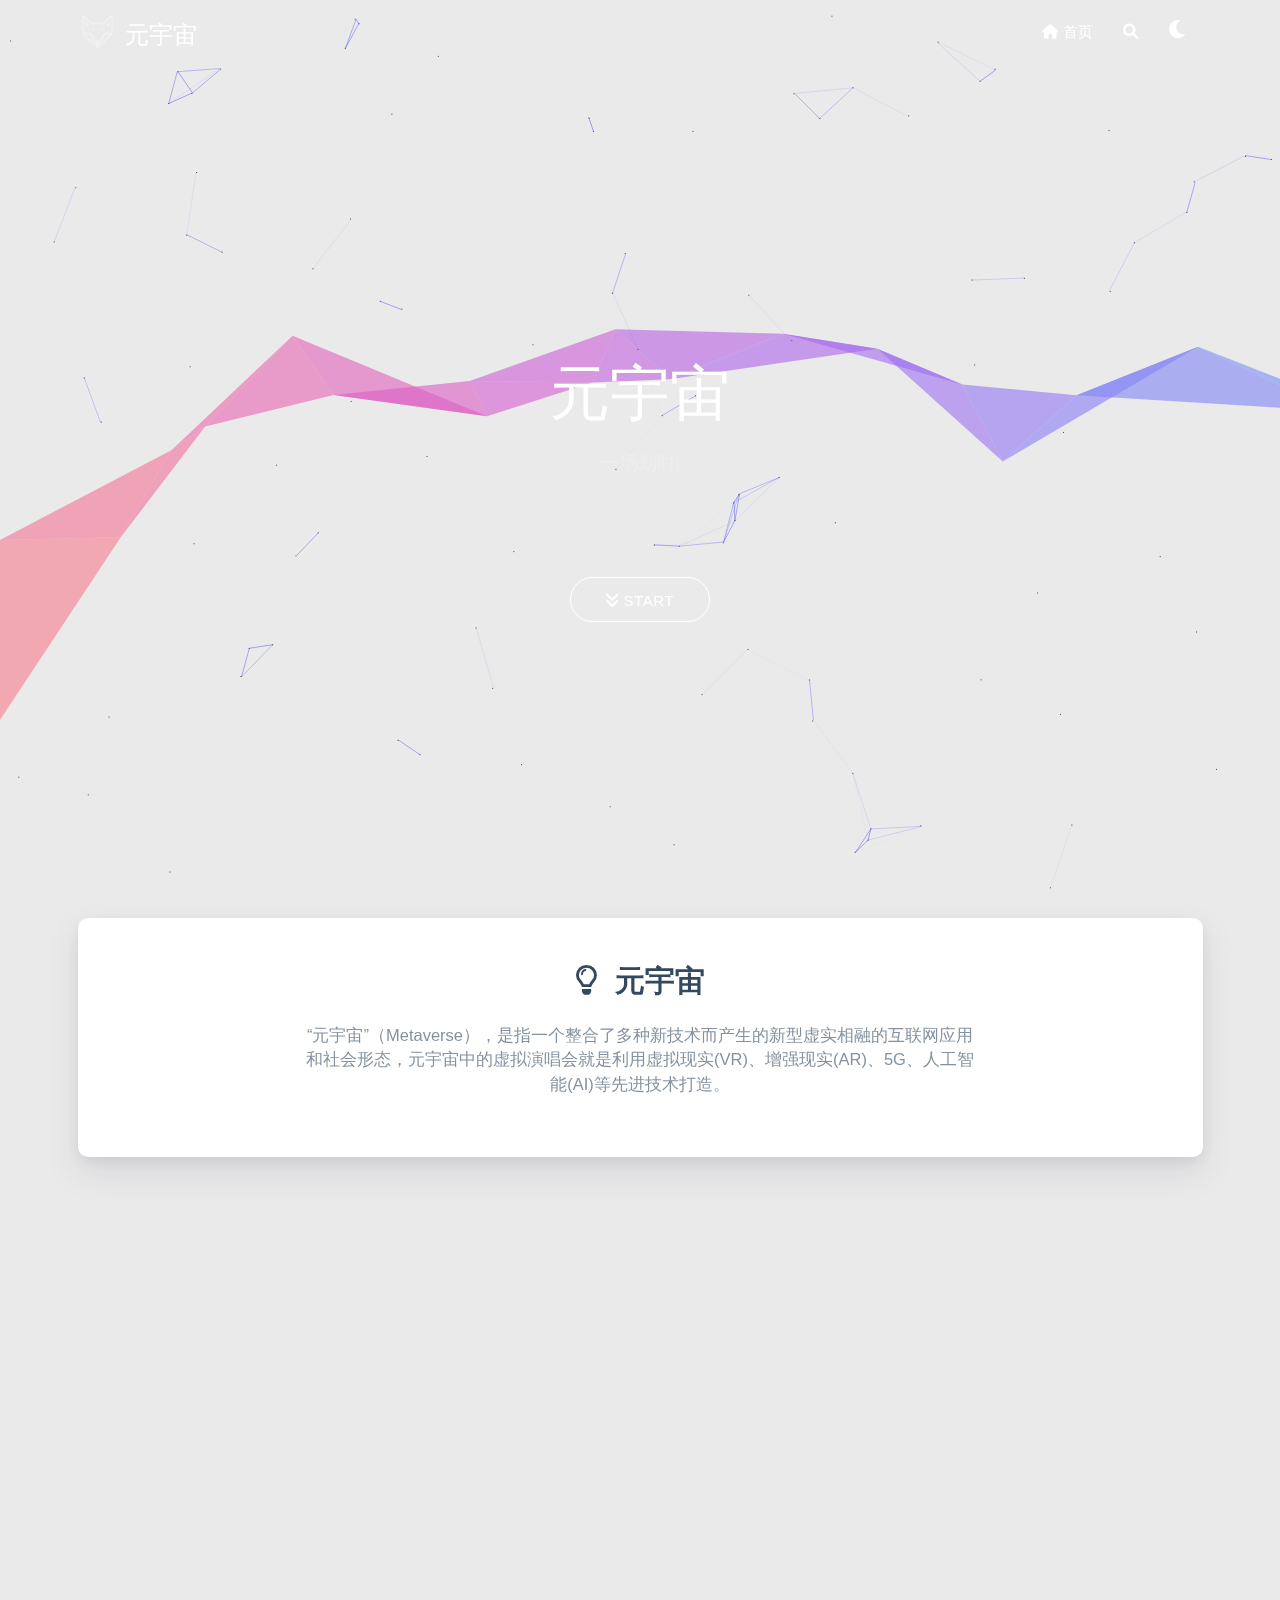
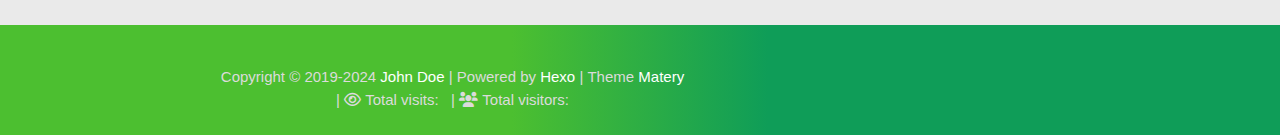
==== index.html @ 750de63d "Site updated: 2024-12-11 03:44:17" ====
<!DOCTYPE HTML>
<html lang="en">


<head>
    <meta charset="utf-8">
    <meta name="keywords" content="元宇宙">
    <meta name="description" content="元宇宙">
    <meta http-equiv="X-UA-Compatible" content="IE=edge">
    <meta name="viewport" content="width=device-width, initial-scale=1.0, user-scalable=no">
    <meta name="renderer" content="webkit|ie-stand|ie-comp">
    <meta name="mobile-web-app-capable" content="yes">
    <meta name="format-detection" content="telephone=no">
    <meta name="apple-mobile-web-app-capable" content="yes">
    <meta name="apple-mobile-web-app-status-bar-style" content="black-translucent">
    <meta name="referrer" content="no-referrer-when-downgrade">
    <!-- Global site tag (gtag.js) - Google Analytics -->


    <title>元宇宙</title>
    <link rel="icon" type="image/png" href="/favicon.png">
    


    <!-- index cover -->
    <!-- <link rel="stylesheet preload" type="text/css" href="/css/indexcover.css"> -->
    <style>
        .carousel-control {
            width: 45px;
            height: 45px;
            line-height: 55px;
            border-radius: 45px;
            background: transparent;
            cursor: pointer;
            z-index: 100;
        }
        
        #prev-cover {
            position: absolute;
            top: 48%;
            left: 8px;
        }
        
        #next-cover {
            position: absolute;
            top: 48%;
            right: 8px;;
        }
        
        #prev-cover i {
            margin-right: 3px;
        }
        
        #next-cover i {
            margin-left: 3px;
        }
        
        .carousel-control:hover {
            background-color: rgba(0, 0, 0, .4);
        }
        
        .carousel-control i {
            color: #fff;
            font-size: 2.4rem;
        }
    </style>



<link rel="stylesheet" type="text/css" href="/libs/awesome/css/all.min.css">
<link rel="stylesheet" type="text/css" href="/libs/materialize/materialize.min.css">
<link rel="stylesheet" type="text/css" href="/libs/aos/aos.css">
<link rel="stylesheet" type="text/css" href="/libs/animate/animate.min.css">
<link rel="stylesheet" type="text/css" href="/libs/lightGallery/css/lightgallery.min.css">
<link rel="stylesheet" type="text/css" href="/css/matery.css">
<link rel="stylesheet" type="text/css" href="/css/my.css">
<link rel="stylesheet" type="text/css" href="/css/dark.css" media="none" onload="if(media!='all')media='all'">




    <link rel="stylesheet" href="/libs/tocbot/tocbot.css">
    <link rel="stylesheet" href="/css/post.css">






    <script src="/libs/jquery/jquery-3.6.0.min.js"></script>

<meta name="generator" content="Hexo 7.3.0"></head>


<body>
    <header class="navbar-fixed">
    <nav id="headNav" class="bg-color nav-transparent">
        <div id="navContainer" class="nav-wrapper container">
            <div class="brand-logo">
                <a href="/" class="waves-effect waves-light">
                    
                    <img src="/medias/logo.png" class="logo-img" alt="LOGO">
                    
                    <span class="logo-span">元宇宙</span>
                </a>
            </div>
            

<a href="#" data-target="mobile-nav" class="sidenav-trigger button-collapse"><i class="fas fa-bars"></i></a>
<ul class="right nav-menu">
  
  <li class="hide-on-med-and-down nav-item">
    
    <a href="/" class="waves-effect waves-light">
      
      <i class="fas fa-home" style="zoom: 0.6;"></i>
      
      <span>首页</span>
    </a>
    
  </li>
  
  <li>
    <a href="#searchModal" class="modal-trigger waves-effect waves-light">
      <i id="searchIcon" class="fas fa-search" title="Search" style="zoom: 0.85;"></i>
    </a>
  </li>
  <li>
    <a href="javascript:;" class="waves-effect waves-light" onclick="switchNightMode()" title="深色/浅色模式" >
      <i id="sum-moon-icon" class="fas fa-sun" style="zoom: 0.85;"></i>
    </a>
  </li>
</ul>


<div id="mobile-nav" class="side-nav sidenav">

    <div class="mobile-head bg-color">
        
        <img src="/medias/logo.png" class="logo-img circle responsive-img">
        
        <div class="logo-name">元宇宙</div>
        <div class="logo-desc">
            
            Never really desperate, only the lost of the soul.
            
        </div>
    </div>

    <ul class="menu-list mobile-menu-list">
        
        <li class="m-nav-item">
	  
		<a href="/" class="waves-effect waves-light">
			
			    <i class="fa-fw fas fa-home"></i>
			
			首页
		</a>
          
        </li>
        
        
    </ul>
</div>


        </div>

        
    </nav>

</header>

    


<div class="carousel carousel-slider center index-cover" data-indicators="true" style="margin-top: -64px;">
    

    <div class="carousel-item  white-text bg-cover about-cover">
        <div class="container">
            <div class="row">
    <div class="col s10 offset-s1 m8 offset-m2 l8 offset-l2">
        <div class="brand">
            <div class="title center-align">
                
                元宇宙
                
            </div>

            <div class="description center-align">
                
                <span id="subtitle"></span>
                <script src="/libs/typed/typed.js"></script>
                <script>
                    var typed = new Typed("#subtitle", {
                        strings: [ 
                            
                                "一场划时代的虚拟演唱会即将到来",
                            
                        ],
                        startDelay: 300,
                        typeSpeed: 100,
                        loop: true,
                        backSpeed: 50,
                        showCursor: true
                    });
                </script>
                
            </div>
        </div>
    </div>
</div>


<script>
    // 每天切换 banner 图.  Switch banner image every day.
    var bannerUrl = "/medias/banner/" + new Date().getDay() + '.jpg';
    $('.bg-cover').css('background-image', 'url(' + bannerUrl + ')');
</script>
<script>
    
      var bannerUrl = "/medias/featureimages/" + Math.floor(Math.random() * 24) + '.jpg';
    
    $('.bg-cover.about-cover').css('background-image', 'url(' + bannerUrl + ')');

</script>



            <div class="cover-btns">
                <a href="#indexCard" class="waves-effect waves-light btn">
                    <i class="fa fa-angle-double-down"></i>Start
                </a>

                
            </div>
            <div class="cover-social-link">














</div>
        </div>
    </div>

    
</div>

<script>
    $(function () {
        let coverSlider = $('.carousel');

        //用户触摸轮播自动 restartPlay 是否生效
        let initUserPressedOrDraggedActive = false

        //用户触摸轮播自动 restartPlay
        function initUserPressedOrDragged(instance) {
            setInterval(() => {
                if (instance.pressed || instance.dragged) {
                    // console.log('initUserPressedOrDragged: ',instance.pressed,instance.dragged)
                    restartPlay()
                }
            }, 1000)
        }

        coverSlider.carousel({
            duration: Number('120'),
            fullWidth: true,
            indicators: 'true' === 'true',
            onCycleTo() {
                if (!initUserPressedOrDraggedActive) {
                    // console.log('initUserPressedOrDraggedActive')
                    initUserPressedOrDragged(this)
                    initUserPressedOrDraggedActive = true
                }
            },
        })

        let carouselIntervalId;
        
        // Loop to call the next cover article picture.
        let autoCarousel = function () {
            carouselIntervalId = setInterval(function () {
                coverSlider.carousel('next');
            }, 5000);
        };
        autoCarousel();
        

        function restartPlay() {
            
            clearInterval(carouselIntervalId);
            autoCarousel();
            
        };

        
        // prev and next cover post.
        $('#prev-cover').click(function () {
            coverSlider.carousel('prev');
            restartPlay();
        });
        $('#next-cover').click(function () {
            coverSlider.carousel('next');
            restartPlay();
        });
        
    });
</script>




<style>
    #index-video { z-index: -1; position: absolute; top: 0; left: 0; height: 100vh; width: 100%; object-fit: cover;}
    @media only screen and (max-width: 760px) { #index-video { display: none;}}
    @media only screen and (min-width: 760px) { .bg-cover { background-image: none!important;}}
</style>
<video id="index-video" autoplay loop muted>

    <source src="https://github.com/953275/videos/blob/main/syt.mp4?raw=true">

</video>

<main class="content">

    
    <div id="indexCard" class="index-card">
        <div class="container ">
            <div class="card">
                <div class="card-content">
                    
                        <div class="dream">
    
    <div class="title center-align">
        <i class="far fa-lightbulb"></i>&nbsp;&nbsp;元宇宙
    </div>
    
    <div class="row">
        <div class="col l8 offset-l2 m10 offset-m1 s10 offset-s1 center-align text">
            “元宇宙”（Metaverse），是指一个整合了多种新技术而产生的新型虚实相融的互联网应用和社会形态，元宇宙中的虚拟演唱会就是利用虚拟现实(VR)、增强现实(AR)、5G、人工智能(AI)等先进技术打造。
        </div>
    </div>
</div>

                    

                    

                    

                    
                    <div id="recommend-sections" class="recommend">
                        



                    </div>
                    
                </div>
            </div>
        </div>
    </div>
    

    

    <!-- 所有文章卡片 -->
    <article id="articles" class="container articles">
        <div class="row article-row">
            
             <!-- 隐藏某个文章 -->
            <div class="article col s12 m6 l4" data-aos="zoom-in">
                <div class="card">
                    <a href="/2024/12/11/%E6%96%B0%E6%97%B6%E4%BB%A3%E4%BC%A0%E6%92%AD%E5%AA%92%E4%BB%8B%E6%8A%80%E6%9C%AF%E4%B8%8B%E7%9A%84%E5%85%83%E5%AE%87%E5%AE%99%E6%BC%94%E5%94%B1%E4%BC%9A/">
                        <div class="card-image">
                            
                            
                            <img src="/medias/featureimages/19.jpg" class="responsive-img" alt="新时代传播媒介技术下的元宇宙演唱会">
                            
                            <span class="card-title">新时代传播媒介技术下的元宇宙演唱会</span>
                        </div>
                    </a>

                    <div class="card-content article-content">
                        <div class="summary block-with-text">
                            
                                # 新时代传播媒介技术下的元宇宙演唱会
# 摘要
本文旨在探讨元宇宙技术如何重塑演唱会体验，特别是虚拟演唱会的兴起及其对传统演出模式的挑战。以下为论文的第一部分内容。
# 一、引言
随着 “元宇宙” 概念的兴起，传统的娱乐方式正经历着前所未
                            
                        </div>
                        <div class="publish-info">
                            <span class="publish-date">
                                <i class="far fa-clock fa-fw icon-date"></i>2024-12-11
                            </span>
                            <span class="publish-author">
                                
                                <i class="fas fa-user fa-fw"></i>
                                John Doe
                                
                            </span>
                        </div>
                    </div>

                    
                </div>
            </div>
              <!-- 隐藏某个文章 -->
            
        </div>
    </article>

</main>




    <footer class="page-footer bg-color">
    
        <link rel="stylesheet" href="/libs/aplayer/APlayer.min.css">
<style>
    .aplayer .aplayer-lrc p {
        
        display: none;
        
        font-size: 12px;
        font-weight: 700;
        line-height: 16px !important;
    }

    .aplayer .aplayer-lrc p.aplayer-lrc-current {
        
        display: none;
        
        font-size: 15px;
        color: #42b983;
    }

    
    .aplayer.aplayer-fixed.aplayer-narrow .aplayer-body {
        left: -66px !important;
    }

    .aplayer.aplayer-fixed.aplayer-narrow .aplayer-body:hover {
        left: 0px !important;
    }

    
</style>
<div class="">
    
    <div class="row">
        <meting-js class="col l8 offset-l2 m10 offset-m1 s12"
                   server="netease"
                   type="playlist"
                   id="503838841"
                   fixed='true'
                   autoplay='false'
                   theme='#42b983'
                   loop='all'
                   order='random'
                   preload='auto'
                   volume='0.7'
                   list-folded='true'
        >
        </meting-js>
    </div>
</div>

<script src="/libs/aplayer/APlayer.min.js"></script>
<script src="/libs/aplayer/Meting.min.js"></script>

    

    <div class="container row center-align"
         style="margin-bottom: 0px !important;">
        <div class="col s12 m8 l8 copy-right">
            Copyright&nbsp;&copy;
            
                <span id="year">2019-2024</span>
            
            <a href="/about" target="_blank">John Doe</a>
            |&nbsp;Powered by&nbsp;<a href="https://hexo.io/" target="_blank">Hexo</a>
            |&nbsp;Theme&nbsp;<a href="https://github.com/blinkfox/hexo-theme-matery" target="_blank">Matery</a>
            
            <br>
            
            
            
                
            
            
                <span id="busuanzi_container_site_pv">
                &nbsp;|&nbsp;<i class="far fa-eye"></i>&nbsp;Total visits:&nbsp;
                    <span id="busuanzi_value_site_pv" class="white-color"></span>
            </span>
            
            
                <span id="busuanzi_container_site_uv">
                &nbsp;|&nbsp;<i class="fas fa-users"></i>&nbsp;Total visitors:&nbsp;
                    <span id="busuanzi_value_site_uv" class="white-color"></span>
            </span>
            
            <br>

            <!-- 运行天数提醒. -->
            
            <br>
            
        </div>
        <div class="col s12 m4 l4 social-link social-statis">














</div>
    </div>
</footer>

<div class="progress-bar"></div>


    <!-- 搜索遮罩框 -->
<div id="searchModal" class="modal">
    <div class="modal-content">
        <div class="search-header">
            <span class="title"><i class="fas fa-search"></i>&nbsp;&nbsp;Search</span>
            <input type="search" id="searchInput" name="s" placeholder="Please enter a search keyword"
                   class="search-input">
        </div>
        <div id="searchResult"></div>
    </div>
</div>

<script type="text/javascript">
$(function () {
    var searchFunc = function (path, search_id, content_id) {
        'use strict';
        $.ajax({
            url: path,
            dataType: "xml",
            success: function (xmlResponse) {
                // get the contents from search data
                var datas = $("entry", xmlResponse).map(function () {
                    return {
                        title: $("title", this).text(),
                        content: $("content", this).text(),
                        url: $("url", this).text()
                    };
                }).get();
                var $input = document.getElementById(search_id);
                var $resultContent = document.getElementById(content_id);
                $input.addEventListener('input', function () {
                    var str = '<ul class=\"search-result-list\">';
                    var keywords = this.value.trim().toLowerCase().split(/[\s\-]+/);
                    $resultContent.innerHTML = "";
                    if (this.value.trim().length <= 0) {
                        return;
                    }
                    // perform local searching
                    datas.forEach(function (data) {
                        var isMatch = true;
                        var data_title = data.title.trim().toLowerCase();
                        var data_content = data.content.trim().replace(/<[^>]+>/g, "").toLowerCase();
                        var data_url = data.url;
                        data_url = data_url.indexOf('/') === 0 ? data.url : '/' + data_url;
                        var index_title = -1;
                        var index_content = -1;
                        var first_occur = -1;
                        // only match artiles with not empty titles and contents
                        if (data_title !== '' && data_content !== '') {
                            keywords.forEach(function (keyword, i) {
                                index_title = data_title.indexOf(keyword);
                                index_content = data_content.indexOf(keyword);
                                if (index_title < 0 && index_content < 0) {
                                    isMatch = false;
                                } else {
                                    if (index_content < 0) {
                                        index_content = 0;
                                    }
                                    if (i === 0) {
                                        first_occur = index_content;
                                    }
                                }
                            });
                        }
                        // show search results
                        if (isMatch) {
                            str += "<li><a href='" + data_url + "' class='search-result-title'>" + data_title + "</a>";
                            var content = data.content.trim().replace(/<[^>]+>/g, "");
                            if (first_occur >= 0) {
                                // cut out 100 characters
                                var start = first_occur - 20;
                                var end = first_occur + 80;
                                if (start < 0) {
                                    start = 0;
                                }
                                if (start === 0) {
                                    end = 100;
                                }
                                if (end > content.length) {
                                    end = content.length;
                                }
                                var match_content = content.substr(start, end);
                                // highlight all keywords
                                keywords.forEach(function (keyword) {
                                    var regS = new RegExp(keyword, "gi");
                                    match_content = match_content.replace(regS, "<em class=\"search-keyword\">" + keyword + "</em>");
                                });

                                str += "<p class=\"search-result\">" + match_content + "...</p>"
                            }
                            str += "</li>";
                        }
                    });
                    str += "</ul>";
                    $resultContent.innerHTML = str;
                });
            }
        });
    };

    searchFunc('/search.xml', 'searchInput', 'searchResult');
});
</script>

    <!-- 白天和黑夜主题 -->
<div class="stars-con">
    <div id="stars"></div>
    <div id="stars2"></div>
    <div id="stars3"></div>  
</div>

<script>
    function switchNightMode() {
        $('<div class="Cuteen_DarkSky"><div class="Cuteen_DarkPlanet"></div></div>').appendTo($('body')),
        setTimeout(function () {
            $('body').hasClass('DarkMode') 
            ? ($('body').removeClass('DarkMode'), localStorage.setItem('isDark', '0'), $('#sum-moon-icon').removeClass("fa-sun").addClass('fa-moon')) 
            : ($('body').addClass('DarkMode'), localStorage.setItem('isDark', '1'), $('#sum-moon-icon').addClass("fa-sun").removeClass('fa-moon')),
            
            setTimeout(function () {
            $('.Cuteen_DarkSky').fadeOut(1e3, function () {
                $(this).remove()
            })
            }, 2e3)
        })
    }
</script>

    <!-- 回到顶部按钮 -->
<div id="backTop" class="top-scroll">
    <a class="btn-floating btn-large waves-effect waves-light" href="#!">
        <i class="fas fa-arrow-up"></i>
    </a>
</div>


    <script src="/libs/materialize/materialize.min.js"></script>
    <script src="/libs/masonry/masonry.pkgd.min.js"></script>
    <script src="/libs/aos/aos.js"></script>
    <script src="/libs/scrollprogress/scrollProgress.min.js"></script>
    <script src="/libs/lightGallery/js/lightgallery-all.min.js"></script>
    <script src="/js/matery.js"></script>

    

    
    
    

    <!-- 雪花特效 -->
    

    <!-- 鼠标星星特效 -->
    

     
        <script src="https://ssl.captcha.qq.com/TCaptcha.js"></script>
        <script src="/libs/others/TencentCaptcha.js"></script>
        <button id="TencentCaptcha" data-appid="xxxxxxxxxx" data-cbfn="callback" type="button" hidden></button>
    

    <!-- Baidu Analytics -->

    <!-- Baidu Push -->

<script>
    (function () {
        var bp = document.createElement('script');
        var curProtocol = window.location.protocol.split(':')[0];
        if (curProtocol === 'https') {
            bp.src = 'https://zz.bdstatic.com/linksubmit/push.js';
        } else {
            bp.src = 'http://push.zhanzhang.baidu.com/push.js';
        }
        var s = document.getElementsByTagName("script")[0];
        s.parentNode.insertBefore(bp, s);
    })();
</script>

    
    <script src="/libs/others/clicklove.js" async="async"></script>
    
    
    <script async src="/libs/others/busuanzi.pure.mini.js"></script>
    

    

    

    <!--腾讯兔小巢-->
    
    
    <script type="text/javascript" color="0,0,255"
        pointColor="0,0,255" opacity='0.7'
        zIndex="-1" count="99"
        src="/libs/background/canvas-nest.js"></script>
    

    
    
    <script type="text/javascript" size="150" alpha='0.6'
        zIndex="-1" src="/libs/background/ribbon-refresh.min.js" async="async"></script>
    

    

    
    <script src="/libs/instantpage/instantpage.js" type="module"></script>
    

</body>

</html>
---- css/indexcover.css ----
.carousel-control {
    width: 45px;
    height: 45px;
    line-height: 55px;
    border-radius: 45px;
    background: transparent;
    cursor: pointer;
    z-index: 100;
    display: flex;
    justify-content: center;
    align-items: center;
}

#prev-cover {
    position: absolute;
    top: 48%;
    left: 8px;
}

#next-cover {
    position: absolute;
    top: 48%;
    right: 8px;;
}

#prev-cover i {
    margin-right: 3px;
}

#next-cover i {
    margin-left: 3px;
}

.carousel-control:hover {
    background-color: rgba(0, 0, 0, .4);
}

.carousel-control i {
    color: #fff;
    font-size: 2.4rem;
}
---- libs/lightGallery/css/lightgallery.min.css ----
@font-face{font-family:lg;src:url(../fonts/lg.ttf?22t19m) format("truetype"),url(../fonts/lg.woff?22t19m) format("woff"),url(../fonts/lg.svg?22t19m#lg) format("svg");font-weight:400;font-style:normal;font-display:block}.lg-icon{font-family:lg!important;speak:never;font-style:normal;font-weight:400;font-variant:normal;text-transform:none;line-height:1;-webkit-font-smoothing:antialiased;-moz-osx-font-smoothing:grayscale}.lg-actions .lg-next,.lg-actions .lg-prev{background-color:rgba(0,0,0,.45);border-radius:2px;color:#999;cursor:pointer;display:block;font-size:22px;margin-top:-10px;padding:8px 10px 9px;position:absolute;top:50%;z-index:1080;border:none;outline:0}.lg-actions .lg-next.disabled,.lg-actions .lg-prev.disabled{pointer-events:none;opacity:.5}.lg-actions .lg-next:hover,.lg-actions .lg-prev:hover{color:#FFF}.lg-actions .lg-next{right:20px}.lg-actions .lg-next:before{content:"\e095"}.lg-actions .lg-prev{left:20px}.lg-actions .lg-prev:after{content:"\e094"}@keyframes lg-right-end{0%,100%{left:0}50%{left:-30px}}@keyframes lg-left-end{0%,100%{left:0}50%{left:30px}}.lg-outer.lg-right-end .lg-object{animation:lg-right-end .3s;position:relative}.lg-outer.lg-left-end .lg-object{animation:lg-left-end .3s;position:relative}.lg-toolbar{z-index:1082;left:0;position:absolute;top:0;width:100%;background-color:rgba(0,0,0,.45)}.lg-toolbar .lg-icon{color:#999;cursor:pointer;float:right;font-size:24px;height:47px;line-height:27px;padding:10px 0;text-align:center;width:50px;text-decoration:none!important;outline:0;background:0 0;border:none;box-shadow:none;transition:color .2s linear}.lg-toolbar .lg-icon:hover{color:#FFF}.lg-toolbar .lg-close:after{content:"\e070"}.lg-toolbar .lg-download:after{content:"\e0f2"}.lg-sub-html{background-color:rgba(0,0,0,.45);bottom:0;color:#EEE;font-size:16px;left:0;padding:10px 40px;position:fixed;right:0;text-align:center;z-index:1080}.lg-sub-html h4{margin:0;font-size:13px;font-weight:700}.lg-sub-html p{font-size:12px;margin:5px 0 0}#lg-counter{color:#999;display:inline-block;font-size:16px;padding-left:20px;padding-top:12px;vertical-align:middle}.lg-next,.lg-prev,.lg-toolbar{opacity:1;transition:transform .35s cubic-bezier(0,0,.25,1) 0s,opacity .35s cubic-bezier(0,0,.25,1) 0s,color .2s linear}.lg-hide-items .lg-prev{opacity:0;transform:translate3d(-10px,0,0)}.lg-hide-items .lg-next{opacity:0;transform:translate3d(10px,0,0)}.lg-hide-items .lg-toolbar{opacity:0;transform:translate3d(0,-10px,0)}body:not(.lg-from-hash) .lg-outer.lg-start-zoom .lg-object{transform:scale3d(.5,.5,.5);opacity:0;transition:transform 250ms cubic-bezier(0,0,.25,1) 0s,opacity 250ms cubic-bezier(0,0,.25,1)!important;transform-origin:50% 50%}body:not(.lg-from-hash) .lg-outer.lg-start-zoom .lg-item.lg-complete .lg-object{transform:scale3d(1,1,1);opacity:1}.lg-outer .lg-thumb-outer{background-color:#0D0A0A;bottom:0;position:absolute;width:100%;z-index:1080;max-height:350px;transform:translate3d(0,100%,0);transition:transform .25s cubic-bezier(0,0,.25,1) 0s}.lg-outer .lg-thumb-outer.lg-grab .lg-thumb-item{cursor:-o-grab;cursor:-ms-grab;cursor:grab}.lg-outer .lg-thumb-outer.lg-grabbing .lg-thumb-item{cursor:move;cursor:-o-grabbing;cursor:-ms-grabbing;cursor:grabbing}.lg-outer .lg-thumb-outer.lg-dragging .lg-thumb{transition-duration:0s!important}.lg-outer.lg-thumb-open .lg-thumb-outer{transform:translate3d(0,0,0)}.lg-outer .lg-thumb{padding:10px 0;height:100%;margin-bottom:-5px}.lg-outer .lg-thumb-item{cursor:pointer;float:left;overflow:hidden;height:100%;border:2px solid #FFF;border-radius:4px;margin-bottom:5px}@media (min-width:1025px){.lg-outer .lg-thumb-item{transition:border-color .25s ease}}.lg-outer .lg-thumb-item.active,.lg-outer .lg-thumb-item:hover{border-color:#a90707}.lg-outer .lg-thumb-item img{width:100%;height:100%;-o-object-fit:cover;object-fit:cover}.lg-outer.lg-has-thumb .lg-item{padding-bottom:120px}.lg-outer.lg-can-toggle .lg-item{padding-bottom:0}.lg-outer.lg-pull-caption-up .lg-sub-html{transition:bottom .25s ease}.lg-outer.lg-pull-caption-up.lg-thumb-open .lg-sub-html{bottom:100px}.lg-outer .lg-toogle-thumb{background-color:#0D0A0A;border-radius:2px 2px 0 0;color:#999;cursor:pointer;font-size:24px;height:39px;line-height:27px;padding:5px 0;position:absolute;right:20px;text-align:center;top:-39px;width:50px;outline:0;border:none}.lg-outer .lg-toogle-thumb:after{content:"\e1ff"}.lg-outer .lg-toogle-thumb:hover{color:#FFF}.lg-outer .lg-video-cont{display:inline-block;vertical-align:middle;max-width:1140px;max-height:100%;width:100%;padding:0 5px}.lg-outer .lg-video{width:100%;height:0;padding-bottom:56.25%;overflow:hidden;position:relative}.lg-outer .lg-video .lg-object{display:inline-block;position:absolute;top:0;left:0;width:100%!important;height:100%!important}.lg-outer .lg-video .lg-video-play{width:84px;height:59px;position:absolute;left:50%;top:50%;margin-left:-42px;margin-top:-30px;z-index:1080;cursor:pointer}.lg-outer .lg-has-iframe .lg-video{-webkit-overflow-scrolling:touch;overflow:auto}.lg-outer .lg-has-vimeo .lg-video-play{background:url(../img/vimeo-play.png) no-repeat}.lg-outer .lg-has-vimeo:hover .lg-video-play{background:url(../img/vimeo-play.png) 0 -58px no-repeat}.lg-outer .lg-has-html5 .lg-video-play{background:url(../img/video-play.png) no-repeat;height:64px;margin-left:-32px;margin-top:-32px;width:64px;opacity:.8}.lg-outer .lg-has-html5:hover .lg-video-play{opacity:1}.lg-outer .lg-has-youtube .lg-video-play{background:url(../img/youtube-play.png) no-repeat}.lg-outer .lg-has-youtube:hover .lg-video-play{background:url(../img/youtube-play.png) 0 -60px no-repeat}.lg-outer .lg-video-object{width:100%!important;height:100%!important;position:absolute;top:0;left:0}.lg-outer .lg-has-video .lg-video-object{visibility:hidden}.lg-outer .lg-has-video.lg-video-playing .lg-object,.lg-outer .lg-has-video.lg-video-playing .lg-video-play{display:none}.lg-outer .lg-has-video.lg-video-playing .lg-video-object{visibility:visible}.lg-progress-bar{background-color:#333;height:5px;left:0;position:absolute;top:0;width:100%;z-index:1083;opacity:0;transition:opacity 80ms ease 0s}.lg-progress-bar .lg-progress{background-color:#a90707;height:5px;width:0}.lg-progress-bar.lg-start .lg-progress{width:100%}.lg-show-autoplay .lg-progress-bar{opacity:1}.lg-autoplay-button:after{content:"\e01d"}.lg-show-autoplay .lg-autoplay-button:after{content:"\e01a"}.lg-outer.lg-css3.lg-zoom-dragging .lg-item.lg-complete.lg-zoomable .lg-image,.lg-outer.lg-css3.lg-zoom-dragging .lg-item.lg-complete.lg-zoomable .lg-img-wrap{transition-duration:0s}.lg-outer.lg-use-transition-for-zoom .lg-item.lg-complete.lg-zoomable .lg-img-wrap{transition:transform .3s cubic-bezier(0,0,.25,1) 0s}.lg-outer.lg-use-left-for-zoom .lg-item.lg-complete.lg-zoomable .lg-img-wrap{transition:left .3s cubic-bezier(0,0,.25,1) 0s,top .3s cubic-bezier(0,0,.25,1) 0s}.lg-outer .lg-item.lg-complete.lg-zoomable .lg-img-wrap{transform:translate3d(0,0,0);backface-visibility:hidden}.lg-outer .lg-item.lg-complete.lg-zoomable .lg-image{transform:scale3d(1,1,1);transition:transform .3s cubic-bezier(0,0,.25,1) 0s,opacity .15s!important;transform-origin:0 0;backface-visibility:hidden}#lg-zoom-in:after{content:"\e311"}#lg-actual-size{font-size:20px}#lg-actual-size:after{content:"\e033"}#lg-zoom-out{opacity:.5;pointer-events:none}#lg-zoom-out:after{content:"\e312"}.lg-zoomed #lg-zoom-out{opacity:1;pointer-events:auto}.lg-outer .lg-pager-outer{bottom:60px;left:0;position:absolute;right:0;text-align:center;z-index:1080;height:10px}.lg-outer .lg-pager-outer.lg-pager-hover .lg-pager-cont{overflow:visible}.lg-outer .lg-pager-cont{cursor:pointer;display:inline-block;overflow:hidden;position:relative;vertical-align:top;margin:0 5px}.lg-outer .lg-pager-cont:hover .lg-pager-thumb-cont{opacity:1;transform:translate3d(0,0,0)}.lg-outer .lg-pager-cont.lg-pager-active .lg-pager{box-shadow:0 0 0 2px #fff inset}.lg-outer .lg-pager-thumb-cont{background-color:#fff;color:#FFF;bottom:100%;height:83px;left:0;margin-bottom:20px;margin-left:-60px;opacity:0;padding:5px;position:absolute;width:120px;border-radius:3px;transition:opacity .15s ease 0s,transform .15s ease 0s;transform:translate3d(0,5px,0)}.lg-outer .lg-pager-thumb-cont img{width:100%;height:100%}.lg-outer .lg-pager{background-color:rgba(255,255,255,.5);border-radius:50%;box-shadow:0 0 0 8px rgba(255,255,255,.7) inset;display:block;height:12px;transition:box-shadow .3s ease 0s;width:12px}.lg-outer .lg-pager:focus,.lg-outer .lg-pager:hover{box-shadow:0 0 0 8px #fff inset}.lg-outer .lg-caret{border-left:10px solid transparent;border-right:10px solid transparent;border-top:10px dashed;bottom:-10px;display:inline-block;height:0;left:50%;margin-left:-5px;position:absolute;vertical-align:middle;width:0}.lg-fullscreen:after{content:"\e20c"}.lg-fullscreen-on .lg-fullscreen:after{content:"\e20d"}.lg-outer #lg-dropdown-overlay{background-color:rgba(0,0,0,.25);bottom:0;cursor:default;left:0;position:fixed;right:0;top:0;z-index:1081;opacity:0;visibility:hidden;transition:visibility 0s linear .18s,opacity .18s linear 0s}.lg-outer.lg-dropdown-active #lg-dropdown-overlay,.lg-outer.lg-dropdown-active .lg-dropdown{transition-delay:0s;transform:translate3d(0,0,0);opacity:1;visibility:visible}.lg-outer.lg-dropdown-active #lg-share{color:#FFF}.lg-outer .lg-dropdown{background-color:#fff;border-radius:2px;font-size:14px;list-style-type:none;margin:0;padding:10px 0;position:absolute;right:0;text-align:left;top:50px;opacity:0;visibility:hidden;transform:translate3d(0,5px,0);transition:transform .18s linear 0s,visibility 0s linear .5s,opacity .18s linear 0s}.lg-outer .lg-dropdown:after{content:"";display:block;height:0;width:0;position:absolute;border:8px solid transparent;border-bottom-color:#FFF;right:16px;top:-16px}.lg-outer .lg-dropdown>li:last-child{margin-bottom:0}.lg-outer .lg-dropdown>li:hover .lg-icon,.lg-outer .lg-dropdown>li:hover a{color:#333}.lg-outer .lg-dropdown a{color:#333;display:block;white-space:pre;padding:4px 12px;font-family:"Open Sans","Helvetica Neue",Helvetica,Arial,sans-serif;font-size:12px}.lg-outer .lg-dropdown a:hover{background-color:rgba(0,0,0,.07)}.lg-outer .lg-dropdown .lg-dropdown-text{display:inline-block;line-height:1;margin-top:-3px;vertical-align:middle}.lg-outer .lg-dropdown .lg-icon{color:#333;display:inline-block;float:none;font-size:20px;height:auto;line-height:1;margin-right:8px;padding:0;vertical-align:middle;width:auto}.lg-outer,.lg-outer .lg,.lg-outer .lg-inner{height:100%;width:100%}.lg-outer #lg-share{position:relative}.lg-outer #lg-share:after{content:"\e80d"}.lg-outer #lg-share-facebook .lg-icon{color:#3b5998}.lg-outer #lg-share-facebook .lg-icon:after{content:"\e904"}.lg-outer #lg-share-twitter .lg-icon{color:#00aced}.lg-outer #lg-share-twitter .lg-icon:after{content:"\e907"}.lg-outer #lg-share-googleplus .lg-icon{color:#dd4b39}.lg-outer #lg-share-googleplus .lg-icon:after{content:"\e905"}.lg-outer #lg-share-pinterest .lg-icon{color:#cb2027}.lg-outer #lg-share-pinterest .lg-icon:after{content:"\e906"}.lg-outer .lg-img-rotate{position:absolute;padding:0 5px;left:0;right:0;top:0;bottom:0;transition:transform .3s cubic-bezier(.32,0,.67,0) 0s}.lg-rotate-left:after{content:"\e900"}.lg-rotate-right:after{content:"\e901"}.lg-icon.lg-flip-hor,.lg-icon.lg-flip-ver{font-size:26px}.lg-flip-ver:after{content:"\e903"}.lg-flip-hor:after{content:"\e902"}.lg-group:after{content:"";display:table;clear:both}.lg-outer{position:fixed;top:0;left:0;z-index:1050;text-align:left;opacity:0;outline:0;transition:opacity .15s ease 0s}.lg-outer *{box-sizing:border-box}.lg-outer.lg-visible{opacity:1}.lg-outer.lg-css3 .lg-item.lg-current,.lg-outer.lg-css3 .lg-item.lg-next-slide,.lg-outer.lg-css3 .lg-item.lg-prev-slide{transition-duration:inherit!important;transition-timing-function:inherit!important}.lg-outer.lg-css3.lg-dragging .lg-item.lg-current,.lg-outer.lg-css3.lg-dragging .lg-item.lg-next-slide,.lg-outer.lg-css3.lg-dragging .lg-item.lg-prev-slide{transition-duration:0s!important;opacity:1}.lg-outer.lg-grab img.lg-object{cursor:-o-grab;cursor:-ms-grab;cursor:grab}.lg-outer.lg-grabbing img.lg-object{cursor:move;cursor:-o-grabbing;cursor:-ms-grabbing;cursor:grabbing}.lg-outer .lg{position:relative;overflow:hidden;margin-left:auto;margin-right:auto;max-width:100%;max-height:100%}.lg-outer .lg-inner{position:absolute;left:0;top:0;white-space:nowrap}.lg-outer .lg-item{background:url(../img/loading.gif) center center no-repeat;display:none!important}.lg-outer.lg-css .lg-current,.lg-outer.lg-css3 .lg-current,.lg-outer.lg-css3 .lg-next-slide,.lg-outer.lg-css3 .lg-prev-slide{display:inline-block!important}.lg-outer .lg-img-wrap,.lg-outer .lg-item{display:inline-block;text-align:center;position:absolute;width:100%;height:100%}.lg-outer .lg-img-wrap:before,.lg-outer .lg-item:before{content:"";display:inline-block;height:50%;width:1px;margin-right:-1px}.lg-outer .lg-img-wrap{position:absolute;padding:0 5px;left:0;right:0;top:0;bottom:0}.lg-outer .lg-item.lg-complete{background-image:none}.lg-outer .lg-item.lg-current{z-index:1060}.lg-outer .lg-image{display:inline-block;vertical-align:middle;max-width:100%;max-height:100%;width:auto!important;height:auto!important}.lg-outer.lg-show-after-load .lg-item .lg-object,.lg-outer.lg-show-after-load .lg-item .lg-video-play{opacity:0;transition:opacity .15s ease 0s}.lg-outer.lg-show-after-load .lg-item.lg-complete .lg-object,.lg-outer.lg-show-after-load .lg-item.lg-complete .lg-video-play{opacity:1}.lg-outer .lg-empty-html,.lg-outer.lg-hide-download #lg-download{display:none}.lg-backdrop{position:fixed;top:0;left:0;right:0;bottom:0;z-index:1040;background-color:#000;opacity:0;transition:opacity .15s ease 0s}.lg-backdrop.in{opacity:1}.lg-css3.lg-no-trans .lg-current,.lg-css3.lg-no-trans .lg-next-slide,.lg-css3.lg-no-trans .lg-prev-slide{transition:none 0s ease 0s!important}.lg-css3.lg-use-css3 .lg-item,.lg-css3.lg-use-left .lg-item{backface-visibility:hidden}.lg-css3.lg-fade .lg-item{opacity:0}.lg-css3.lg-fade .lg-item.lg-current{opacity:1}.lg-css3.lg-fade .lg-item.lg-current,.lg-css3.lg-fade .lg-item.lg-next-slide,.lg-css3.lg-fade .lg-item.lg-prev-slide{transition:opacity .1s ease 0s}.lg-css3.lg-slide.lg-use-css3 .lg-item{opacity:0}.lg-css3.lg-slide.lg-use-css3 .lg-item.lg-prev-slide{transform:translate3d(-100%,0,0)}.lg-css3.lg-slide.lg-use-css3 .lg-item.lg-next-slide{transform:translate3d(100%,0,0)}.lg-css3.lg-slide.lg-use-css3 .lg-item.lg-current{transform:translate3d(0,0,0);opacity:1}.lg-css3.lg-slide.lg-use-css3 .lg-item.lg-current,.lg-css3.lg-slide.lg-use-css3 .lg-item.lg-next-slide,.lg-css3.lg-slide.lg-use-css3 .lg-item.lg-prev-slide{transition:transform 1s cubic-bezier(0,0,.25,1) 0s,opacity .1s ease 0s}.lg-css3.lg-slide.lg-use-left .lg-item{opacity:0;position:absolute;left:0}.lg-css3.lg-slide.lg-use-left .lg-item.lg-prev-slide{left:-100%}.lg-css3.lg-slide.lg-use-left .lg-item.lg-next-slide{left:100%}.lg-css3.lg-slide.lg-use-left .lg-item.lg-current{left:0;opacity:1}.lg-css3.lg-slide.lg-use-left .lg-item.lg-current,.lg-css3.lg-slide.lg-use-left .lg-item.lg-next-slide,.lg-css3.lg-slide.lg-use-left .lg-item.lg-prev-slide{transition:left 1s cubic-bezier(0,0,.25,1) 0s,opacity .1s ease 0s}
---- css/matery.css ----
/*全局基础样式*/
/*小屏幕下(手机类)的样式*/
@media only screen and (max-width: 601px) {
    .container {
        width: 95%;
    }
}

/*中等屏幕下(平板类)的样式*/
@media only screen and (min-width: 600px) and (max-width: 992px) {
    .container {
        width: 90%;
    }
}

/*大屏幕下(桌面类)的样式*/
@media only screen and (min-width: 993px) {
    .container {
        width: 90%;
        max-width: 1125px;
    }

    .head-container {
        position: absolute;
        padding: 0 30px;
        width: 100%;
    }

    .post-container {
        width: 90%;
        margin: 0 auto;
        max-width: 1250px;
    }
}

body {
    background-color: #eaeaea;
    margin: 0;
    color: #34495e;
    overflow-x: hidden;
    overflow-y: auto;
}

h1 {
    margin: 48px 0 22px -5px;
    font-size: 2.0rem;
    font-weight: bold;
    line-height: 2.0rem;
}

h2 {
    margin: 42px 0 18px -5px;
    font-size: 1.8rem;
    font-weight: bold;
    line-height: 1.8rem;
}

h3 {
    margin: 38px 0 15px -4px;
    font-size: 1.6rem;
    font-weight: bold;
    line-height: 1.7rem;
}

h4 {
    margin: 32px 0 12px -4px;
    font-size: 1.45rem;
    font-weight: bold;
    line-height: 1.45rem;
}

h5 {
    margin: 28px 0 8px -4px;
    font-size: 1.2rem;
    font-weight: bold;
    line-height: 1.2rem;
}

h6 {
    margin: 22px 0 4px -4px;
    font-size: 1.1rem;
    line-height: 1.1rem;
}

p {
    font-size: 1rem;
    line-height: 1.5rem;
}

hr {
    margin: 20px 0;
    border: 0;
    border-top: 1px solid #ccc;
}

blockquote {
    border-left: 5px solid #42b983;
    padding: 1rem 0.8rem 0.2rem 0.8rem;
    color: #666;
    background-color: rgba(66, 185, 131, .1);
}

pre {
    padding: 2rem 1rem 1rem 3rem !important;
    border-radius: 0.35rem;
    -moz-tab-size: 4;
      -o-tab-size: 4;
         tab-size: 4;
}

.code-area::after {
    content: " ";
    position: absolute;
    border-radius: 50%;
    background: #ff5f56;
    width: 12px;
    height: 12px;
    top: 0;
    left: 12px;
    margin-top: 12px;
    box-shadow: 20px 0 #ffbd2e, 40px 0 #27c93f;
}

code {
    padding: 1px 5px;
    top: 13px !important;
    font-family: Inconsolata, Monaco, Consolas, 'Courier New', Courier, monospace;
    font-size: 0.91rem;
    color: #e96900;
    background-color: #f8f8f8;
    border-radius: 2px;
}

.code_copy {
    position: absolute;
    top: 0.7rem;
    right: 25px;
    z-index: 1;
    filter: invert(50%);
    cursor: pointer;
}

.codecopy_notice {
    position: absolute;
    top: 0.7rem;
    right: 6px;
    z-index: 1;
    filter: invert(50%);
    opacity: 0;
}

.code_lang {
    position: absolute;
    top: 1.2rem;
    right: 46px;
    line-height: 0;
    font-weight: bold;
    font-family: Consolas, Monaco, 'Andale Mono', 'Ubuntu Mono', monospace;
    z-index: 1;
    filter: invert(50%);
    cursor: pointer;
}

.code-expand {
    position: absolute;
    top: 4px;
    right: 0;
    filter: invert(50%);
    padding: 7px;
    z-index: 999 !important;
    cursor: pointer;
    transition: all .3s;
    transform: rotate(0deg);
}

.code-closed .code-expand {
    transform: rotate(-180deg) !important;
    transition: all .3s;
}

.code-closed pre::before {
    height: 0;
}

pre code {
    padding: 0;
    color: #e8eaf6;
    background-color: #272822;
}

/* 键盘 kbd 标签样式 */
kbd {
    margin: 0 3px;
    padding: 3px 5px;
    border-radius: 3px;
    border: 1px solid #b4b4b4;
    box-shadow: 0 1px 3px rgba(0, 0, 0, 0.25), 0 2px 1px 0 rgba(255, 255, 255, 0.6) inset;
    font-family: Consolas, Monaco, 'Andale Mono', 'Ubuntu Mono', monospace;
    font-size: 0.9rem;
    font-weight: 600;
    background-color: #f8f8f8;
    color: #34495e;
    line-height: 1.8rem;
    white-space: nowrap;
}

b,
strong {
    font-weight: bold;
}

dfn {
    font-style: italic;
}

small {
    font-size: 85%;
}

cite {
    font-style: normal;
}

mark {
    background-color: #fcf8e3;
    padding: .2em;
}

.card {
    border-radius: 10px;
    box-shadow: 0 15px 35px rgba(50, 50, 93, .1), 0 5px 15px rgba(0, 0, 0, .07) !important;
}

.card .card-image img {
    border-radius: 8px 8px 0 0;
    /* 修改文章列表图片填充样式为 cover 以覆盖整个区域而不会被缩放 */
    -o-object-fit: cover;
       object-fit: cover;
}

.container .row {
    margin-bottom: 0;
}

.bg-color {
    background-image: linear-gradient(to right, #4cbf30 40%, #0f9d58 60%);
}

.text-color {
    color: #0f9d58 !important;
}

.white-color {
    color: #fff;
}

.progress-bar {
    height: 4px;
    position: fixed;
    bottom: 0;
    z-index: 300;
    background: linear-gradient(to right, #4cbf30 0%, #0f9d58 100%);
    opacity: 0.8;
}

.sidenav-overlay {
    z-index: 500;
}

.pd-header {
    margin-top: -64px;
}

header .side-nav {
    width: 240px;
    z-index: 999;
    box-shadow: 0 2px 5px 0 rgba(0, 0, 0, 0.16), 0 7px 10px 0 rgba(0, 0, 0, 0.12);
}

nav {
    box-shadow: 0 2px 5px 0 rgba(0, 0, 0, 0.16), 0 7px 10px 0 rgba(0, 0, 0, 0.12);
}

header .nav-transparent {
    background-color: transparent !important;
    background-image: none;
    box-shadow: none;
}

header nav .brand-span {
    font-size: 1.45rem;
}

header .brand-logo .logo-img {
    height: 45px;
    vertical-align: middle;
    padding-bottom: 6px;
}

header .brand-logo .logo-span {
    font-size: 1.6rem;
}

/*修改顶部 logo 的文字垂直对齐为 top，避免默认 middle 看起来偏下*/
header .brand-logo .waves-effect {
    vertical-align: top;
}

header .button-collapse i {
    font-size: 1.5rem;
}

header .side-nav .mobile-head {
    padding: 0 15px;
}

header .side-nav .mobile-head img {
    margin-top: 30px;
    width: 75px;
    height: 75px;
}

header .side-nav .mobile-head .logo-name {
    margin-top: -30px;
    padding-left: 10px;
    font-size: 1.5rem;
}

header .side-nav .mobile-head .logo-desc {
    margin-top: -10px;
    padding-left: 10px;
    padding-bottom: 10px;
    font-size: 0.8rem;
    line-height: 1.3rem;
    color: #e3e3e3;
}

header .side-nav .menu-list li {
    padding: 0;
    margin-left: -15px;
}

header .side-nav .menu-list a {
    height: 50px;
    line-height: 50px;
    color: #34495e !important;
}

.mobile-menu-list a i {
    margin-left: 8px !important;
    font-size: 1.16rem;
    color: #34495e !important;
}

header .side-nav .fa-fw {
    width: 3.3rem;
    text-align: left;
}

header .side-nav .social-link {
    position: absolute;
    bottom: 45px;
    padding-left: 15px;
}

.social-link a {
    font-size: 1.2rem;
    display: inline;
    padding: 0 12px;
}

.cover-btns {
    position: relative;
    top: 10vh;
    text-align: center;
}

.cover-btns a {
    margin: 10px 15px;
    padding: 0 35px;
    height: 45px;
    line-height: 45px;
    font-size: 1rem;
    color: #fff;
    border: 1px solid #fff;
    background-color: transparent;
    border-radius: 30px;
    box-shadow: none;
}

.cover-btns a:hover {
    border: 1px solid #f44336;
    background-color: #f44336;
    box-shadow: 0 14px 26px -12px rgba(233, 30, 99, 0.42),
    0 4px 23px 0 rgba(0, 0, 0, 0.12),
    0 8px 10px -5px rgba(233, 30, 99, 0.2);
}

.cover-btns a i {
    font-size: 1.1rem;
    padding-right: 5px;
}

.scroll-down {
    background: #333;
    margin: 100px auto;
    animation: scroll-down 1.5s infinite;
}

@keyframes scroll-down {
    0% {
        opacity: 0.4;
        -ms-filter: "progid:DXImageTransform.Microsoft.Alpha(Opacity=40)";
        filter: alpha(opacity=40);
        top: 0;
    }

    50% {
        opacity: 1;
        -ms-filter: none;
        filter: none;
        top: -16px;
    }

    100% {
        opacity: 0.4;
        -ms-filter: "progid:DXImageTransform.Microsoft.Alpha(Opacity=40)";
        filter: alpha(opacity=40);
        top: 0;
    }
}

.cover-social-link {
    position: relative;
    top: 23vh;
    width: 100%;
    text-align: center;
}

.cover-social-link a {
    padding: 0 15px;
    font-size: 1.35rem;
    color: #fff;
}

header .go-back {
    float: left;
    position: relative;
    padding-left: 5px;
    padding-right: 5px;
    z-index: 1;
    height: 56px;
}

header .go-back i {
    font-size: 1.6rem;
    font-weight: 200;
    line-height: 56px;
}

/* 背景图效果. */
.bg-cover {
    position: relative;
    display: flex;
    align-items: center;
    height: 60vh;
    padding: 0;
    border: 0;
    overflow: hidden;
    background-position: center center;
    background-size: cover;
    transform: translate3d(0px, 0px, 0px);
}

.index-cover {
    height: 100vh;
}

.post-cover {
    height: 40vh !important;
}

.bg-cover:after {
    animation: rainbow 60s infinite;
}

.bg-cover:before,
.bg-cover:after {
    position: absolute;
    z-index: 1;
    width: 100%;
    height: 100%;
    display: block;
    left: 0;
    top: 0;
    content: "";
}

.bg-cover .container {
    position: relative;
    color: #fff;
    z-index: 2;
}

.bg-cover .title {
    font-size: 4rem;
    line-height: 1.2em;
    margin-bottom: 20px;
    position: relative;
}

.bg-cover .description {
    font-weight: 300;
    font-size: 1.25rem;
    line-height: 1.4em;
    color: #eee;
}

.bg-cover .post-title {
    margin: 0 auto;
    font-size: 2.5rem;
    font-weight: 400;
}

@keyframes rainbow {

    0%,
    100% {
        background: rgba(156, 39, 176, 0.75);
        background: linear-gradient(45deg, rgba(156, 39, 176, 0.75) 0%, rgba(156, 39, 176, 0.65) 100%);
        background: -webkit-linear-gradient(135deg, rgba(156, 39, 176, 0.75) 0%, rgba(156, 39, 176, 0.65) 100%);
    }

    16% {
        background: rgba(132, 13, 121, 0.75);
        background: linear-gradient(45deg, rgba(132, 13, 121, 0.75) 0%, rgba(132, 13, 121, 0.65) 100%);
        background: -webkit-linear-gradient(135deg, rgba(132, 13, 121, 0.75) 0%, rgba(132, 13, 121, 0.65) 100%);
    }

    32% {
        background: rgba(239, 83, 80, 0.75);
        background: linear-gradient(45deg, rgba(239, 83, 80, 0.75) 0%, rgba(239, 83, 80, 0.65) 100%);
        background: -webkit-linear-gradient(135deg, rgba(239, 83, 80, 0.75) 0%, rgba(239, 83, 80, 0.65) 100%);
    }

    48% {
        background: rgba(255, 87, 34, 0.75);
        background: linear-gradient(45deg, rgba(255, 87, 34, 0.75) 0%, rgba(255, 87, 34, 0.65) 100%);
        background: -webkit-linear-gradient(135deg, rgba(255, 87, 34, 0.75) 0%, rgba(255, 87, 34, 0.65) 100%);
    }

    64% {
        background: rgba(255, 160, 0, 0.75);
        background: linear-gradient(45deg, rgba(255, 160, 0, 0.75) 0%, rgba(255, 160, 0, 0.65) 100%);
        background: -webkit-linear-gradient(135deg, rgba(255, 160, 0, 0.75) 0%, rgba(255, 160, 0, 0.65) 100%);
    }

    80% {
        background: rgba(233, 30, 99, 0.75);
        background: linear-gradient(45deg, rgba(233, 30, 99, 0.75) 0%, rgba(233, 30, 99, 0.65) 100%);
        background: -webkit-linear-gradient(135deg, rgba(2233, 30, 99, 0.75) 0%, rgba(233, 30, 99, 0.65) 100%);
    }
}

.index-card {
    margin-top: -10px;
    padding-top: 20px;
}

.carousel-post .title {
    font-size: 2.6rem;
}

.dream {
    margin-top: 20px;
    margin-bottom: 40px;
}

.dream .title,
.music-player .title,
.video-player .title {
    margin-bottom: 20px;
    font-size: 2rem;
    font-weight: 700;
}

.dream .text {
    opacity: .6;
    font-size: 1.1rem;
}

.music-player,
.video-player {
    margin-top: 10px;
    margin-bottom: 50px;
}

.music,
.dplayer-video {
    box-shadow: 0 5px 20px 0 rgba(0, 0, 0, .2), 0 10px 20px -12px rgba(0, 0, 0, .5) !important;
}

#recommend-sections {
    margin-top: -30px;
    padding-top: 30px;
}

.index-card .card .card-content {
    padding: 20px 40px;
}

@media only screen and (min-width: 1418px) {
    .recommend {
        margin-top: 20px;
        padding: 0 0.75rem;
    }
}

@media only screen and (max-width: 601px) {
    .index-card .card .card-content {
        padding: 10px 10px;
    }
}

/*中等屏幕下(平板类)的样式*/
@media only screen and (min-width: 600px) and (max-width: 992px) {
    .index-card .card .card-content {
        padding: 20px 20px;
    }
}

.recommend .row .col {
    padding: 0 1.25rem;
}

.recommend .title {
    margin-top: 25px;
    margin-bottom: 25px;
    text-align: center;
    font-size: 1.8rem;
    font-weight: 700;
    line-height: 1.8rem;
}

.recommend .post-card:before {
    position: absolute;
    z-index: 0;
    width: 100%;
    height: 100%;
    display: block;
    left: 0;
    top: 0;
    content: "";
    background-color: rgba(0, 0, 0, .3);
    border-radius: 10px;
}

.recommend .post-card {
    position: relative;
    width: 100%;
    height: 300px;
    max-height: 300px;
    margin-bottom: 15px;
    margin-top: 15px;
    text-align: center;
    border: 0;
    border-radius: 10px;
    color: rgba(0, 0, 0, .87);
    background: #fff 50%;
    background-size: cover;
    box-shadow: 0 15px 35px rgba(50, 50, 93, .1), 0 5px 15px rgba(0, 0, 0, .07);
}

.recommend .post-card .post-body {
    position: relative;
    margin: 0 auto;
    padding: 1.8rem 1.25rem;
    z-index: 2;
}

.recommend .post-card .post-categories {
    margin: 10px auto;
}

.recommend .post-card .post-categories .category {
    padding: 0 8px;
    color: hsla(0, 0%, 100%, .7) !important;
    font-size: .75rem;
    font-weight: 500;
}

.recommend .post-card a {
    color: #fff;
}

.recommend .post-card .post-title {
    height: 48px;
    margin-top: 10px;
    margin-bottom: 5px;
}

.recommend .post-card .post-description {
    margin: 20px auto;
    max-width: 500px;
    height: 65px;
    max-height: 65px;
    font-size: 14px;
    color: hsla(0, 0%, 100%, .78) !important;
}

.recommend .post-card .read-more {
    height: 40px;
    margin: .6rem 1px;
    font-size: 0.9rem;
    font-weight: 400;
    line-height: 40px;
    color: #fff;
    border-radius: 30px;
    box-shadow: 0 2px 2px 0 rgba(244, 67, 54, .14), 0 3px 1px -2px rgba(244, 67, 54, .2), 0 1px 5px 0 rgba(244, 67, 54, .12);
}

.recommend .post-card .read-more .icon {
    font-size: 1.05rem;
    padding-right: 10px;
}

.archive-calendar {
    margin-top: -60px;
    max-width: 820px;
}

#post-calendar {
    width: 100%;
    height: 225px;
}

.settings-content {
    margin-top: -10px;
}

/*文章列表卡片各样式*/
#articles {
    margin-top: 10px;
    margin-bottom: 10px;
}

article a {
    margin-right: 0 !important;
    color: #525f7f;
    text-transform: none !important;
}

article a:hover {
    font-weight: bold;
    color: #42b983;
    text-decoration: underline;
}

.articles .row {
    margin-left: 0;
    margin-right: 0;
}

article .card {
    border-radius: 8px;
    overflow: hidden;
}

article .card-image {
    background-color: #222;
    border-radius: 8px;
}

article .card-image img {
    height: 220px;
    border-radius: 0.3rem;
    opacity: .7;
}

article .tag-image img {
    height: 220px;
}

article .card .card-content {
    padding: 15px 15px 12px 18px;
}

article .article-content .summary {
    padding-bottom: 2px;
    padding-left: 0;
    margin-bottom: 6px;
    word-break: break-all;
}

article .article-content .publish-author {
    float: right;
}

.publish-date .icon-date {
    padding-right: 5px;
}

.publish-author .icon-category {
    padding-left: 10px;
}

.article-content .publish-author .post-category {
    padding-left: 5px;
}

article .card .card-action {
    padding: 10px 15px 10px 18px;
    border-radius: 0 0 8px 8px !important;
}

article .article-tags .chip {
    margin: 2px;
    font-size: 0.8rem;
    font-weight: 400;
    height: 22px;
    line-height: 22px;
    color: #fff;
    border-radius: 10px;
}

.prev-next {
    margin-left: -0.75rem;
}

.prev-next .article-badge {
    min-width: 3rem;
    margin-top: 7px;
    padding: 3px 10px 3px 8px;
    text-align: center;
    font-size: 1rem;
    line-height: inherit;
    position: absolute;
    box-sizing: border-box;
    z-index: 200;
    background-color: #fff;
    font-weight: 500;
}

.prev-next .left-badge {
    border-radius: 8px 0 8px 0;
}

.prev-next .right-badge {
    border-radius: 0 8px 0 8px;
    right: 10px;
}

.paging {
    margin-bottom: 15px;
}

.paging .row {
    margin-left: 0;
    margin-right: 0;
}

.paging .page-info {
    font-size: 1.4rem;
    color: #888;
    padding-top: 1rem;
}

.paging i {
    font-size: 2.5rem;
}

.paging .disabled {
    background-color: #ccc !important;
}

.paging .disabled i {
    color: #999 !important;
}

/*文章详情样式*/
#artDetail {
    margin-top: -60px;
}

/* 修改小屏幕下文章详情table样式. */
@media only screen and (max-width: 550px) {
    #articleContent table {
        table-layout: fixed;
    }
}

@media only screen and (min-width: 1418px) {
    #artDetail {
        margin-top: -60px;
        padding: 0 0.75rem;
    }
}

#artDetail .card {
    box-shadow: 0 10px 35px 2px rgba(0, 0, 0, .15),
    0 5px 15px rgba(0, 0, 0, .07),
    0 2px 5px -5px rgba(0, 0, 0, .1) !important;
}

#artDetail .tag-cate {
    padding-bottom: 15px;
}

#artDetail a {
    margin-right: 0 !important;
    text-transform: none !important;
}

#artDetail .article-info {
    padding: 20px 30px 1px 40px;
    margin-bottom: -5px;
}

#artDetail .article-tag .chip {
    font-size: 1rem;
    font-weight: 400;
    height: 25px;
    line-height: 24px;
    color: #fff;
    border-radius: 15px;
    margin-right: 5px;
    margin-bottom: 2px;
}

#artDetail .tag_share .article-tag .chip {
    font-size: 1rem;
    font-weight: 400;
    height: 25px;
    line-height: 23px;
    border-radius: 15px;
    margin-right: 5px;
    margin-bottom: 2px;
    color: #42b983;
    background: #fff;
    border: 1px solid;
    transition: all 0.6s ease-in-out;
}

#artDetail .tag_share .article-tag .chip:hover {
    color: #fff;
    background: #42b983;
}

#artDetail .post-cate {
    float: right;
    color: #42b983;
}

#artDetail .post-cate a {
    padding-right: 5px;
    color: #42b983;
    font-weight: 500;
}

#artDetail .post-cate a:hover {
    text-decoration: underline;
}

#artDetail .post-info {
    color: #525f7f;
}

#artDetail .post-info .post-category {
    padding-right: 4px;
    color: #525f7f;
}

#artDetail .post-info .post-category:hover {
    font-weight: bold;
    color: #42b983;
    text-decoration: underline;
}

#artDetail .post-info .post-date {
    color: #525f7f;
}

#artDetail .post-info .post-word-count {
    margin-left: 15px;
}

#artDetail .post-info .post-read {
    margin-left: 15px;
    color: #525f7f;
}

#artDetail .article-card-content {
    padding: 0 15px 20px 18px;
}

@media only screen and (max-width: 601px) {
    #artDetail .article-info {
        padding: 15px 15px 1px 15px;
        margin-bottom: -5px;
    }
}

@media only screen and (min-width: 600px) and (max-width: 992px) {
    #artDetail .article-card-content {
        padding: 0 30px 20px 32px;
    }

    #artDetail .article-info {
        padding: 15px 20px 0 28px;
        margin-bottom: -5px;
    }
}

@media only screen and (min-width: 993px) {
    #artDetail .article-card-content {
        padding: 0 50px 20px 50px;
    }
}

#artDetail .reprint {
    margin: 15px 0 0.4rem;
    padding: 0.5rem 0.8rem;
    border: 1px solid #eee;
    line-height: 2;
    transition: box-shadow 0.3s ease-in-out
}

#artDetail .reprint-info {
    word-break: break-word;
}

#artDetail .reprint:hover {
    box-shadow: 0 0 10px 0 rgba(232, 237, 250, .6), 0 4px 8px 0 rgba(232, 237, 250, .5)
}

#artDetail .reprint a {
    font-size: 1.05rem;
    color: #42b983;
    font-weight: 500;
}

#articleContent p {
    margin: 2px 2px 10px;
    font-size: 1.05rem;
    line-height: 1.85rem;
}

#articleContent blockquote p {
    text-indent: 0.2rem;
}

#articleContent a {
    padding: 0 2px;
    color: #42b983;
    font-weight: 500;
    text-decoration: underline;
    word-wrap: break-word;
}

#articleContent .img-item {
    text-align: center;
}

#articleContent img {
    max-width: 100%;
    height: auto;
    cursor: pointer;
}

#articleContent video {
    display: block;
    margin: 30px auto;
    box-shadow: 0 5px 35px 0 rgba(0, 0, 0, .2), 0 10px 35px -11px rgba(0, 0, 0, .6);
    cursor: pointer;
}

#articleContent ol,
#articleContent ul {
    display: block;
    padding-left: 2em !important;
    word-spacing: 0.05rem;
}

#articleContent ul li,
#articleContent ol li {
    display: list-item;
    line-height: 1.8rem;
    font-size: 1rem;
}

#articleContent ul li {
    list-style-type: disc;
}

#articleContent ul ul li {
    list-style-type: circle;
}

#articleContent table {
    width: 100%;
    display: block;
    border-collapse: collapse;
    border-spacing: 0;
    overflow: auto;
}

/**
#articleContent table,
th,
td {
    padding: 12px 13px;
    border: 1px solid #dfe2e5;
}
**/

table tr:nth-child(2n),
thead {
    background-color: #fafafa;
}

#articleContent table th {
    background-color: #f2f2f2;
    min-width: 80px;
    border: 1px solid #dfe2e5;
    padding: 6px 6px;
}

#articleContent table td {
    min-width: 80px;
    border: 1px solid #dfe2e5;
    padding: 6px 6px;
}

#articleContent [type="checkbox"]:not(:checked),
[type="checkbox"]:checked {
    position: inherit;
    margin-left: -1.3rem;
    margin-right: 0.4rem;
    margin-top: -1px;
    vertical-align: middle;
    left: unset;
    visibility: visible;
}

@media only screen and (min-width: 600px) {
    #article-share .social-share a {
        margin-left: 15px !important;
    }
}

.chip-container {
    margin-top: -60px;
}

.chip-container .tag-title {
    margin-bottom: 10px;
    color: #3C4858;
    font-size: 1.75rem;
    font-weight: 400;
}

.chip-container .tag-chips {
    margin: 1rem auto 0.5rem;
    max-width: 850px;
    text-align: center;
}

.chip-container .tags-posts {
    margin-top: 20px;
}

.chip-container .chip-default {
    color: #34495e;
}

.chip-container .chip-active {
    color: #FFF !important;
    background: linear-gradient(to bottom right, #FF5E3A 0%, #FF2A68 100%) !important;
    box-shadow: 2px 5px 10px #aaa !important;
}

.chip-container .chip {
    margin: 10px 10px;
    padding: 19px 14px;
    display: inline-flex;
    line-height: 0;
    font-size: 1rem;
    font-weight: 500;
    border-radius: 5px;
    cursor: pointer;
    box-shadow: 0 3px 5px rgba(0, 0, 0, .12);
    z-index: 0;
}

.chip-container .chip:hover {
    color: #fff;
    background: linear-gradient(to right, #4cbf30 0%, #0f9d58 100%) !important;
}

.chip .tag-length {
    margin-left: 5px;
    margin-right: -2px;
    font-size: 0.5rem;
}

.chip-default .tag-length {
    color: #e91e63;
    margin-top: 1px;
}

.chip-active .tag-length {
    color: #fff;
}

/* archive page. */
#cd-timeline .year {
    position: relative;
    width: 80px;
    height: 80px;
    margin: 10px 0 50px -20px;
    padding: 21px 10px;
    background-color: #ff5722;
    color: #fff;
    font-size: 1.8rem;
    font-weight: 600;
}

#cd-timeline .year a {
    color: #fff;
}

#cd-timeline .month {
    position: relative;
    width: 60px;
    height: 60px;
    margin: 10px 0 30px -10px;
    padding: 14px 16px;
    background-color: #ef6c00;
    color: #fff;
    font-size: 1.7rem;
    font-weight: 600;
}

#cd-timeline .month a {
    color: #fff;
}

#cd-timeline .day {
    position: relative;
    padding: 8px 10px;
    background-color: #ffa726;
    color: #fff;
    font-size: 1.2rem;
    font-weight: 500;
}

#cd-timeline {
    /*width: 90%;*/
    max-width: 820px;
    position: relative;
    margin-top: 2rem;
    margin-bottom: 2rem;
}

#cd-timeline::before {
    /* this is the vertical line */
    content: '';
    position: absolute;
    top: 0;
    left: 18px;
    height: 100%;
    width: 4px;
    background: #0f9d58;
}

@media only screen and (min-width: 900px) {
    #cd-timeline {
        margin-top: 2rem;
        margin-bottom: 2rem;
    }

    #cd-timeline::before {
        left: 50%;
        margin-left: -2px;
    }

    #cd-timeline .year {
        margin: 10px 0 50px -40px;
        padding: 22px 11px;
    }

    #cd-timeline .month {
        margin: 10px 0 30px -30px;
        padding: 14px 16px;
    }
}

.cd-timeline-block {
    position: relative;
    margin: 1em 0;
}

.cd-timeline-block::after {
    clear: both;
    content: "";
    display: table;
}

.cd-timeline-block:first-child {
    margin-top: 0;
}

.cd-timeline-block:last-child {
    margin-bottom: 0;
}

@media only screen and (min-width: 870px) {
    .cd-timeline-block {
        margin: 1em 0;
    }

    .cd-timeline-block:first-child {
        margin-top: 0;
    }

    .cd-timeline-block:last-child {
        margin-bottom: 0;
    }
}

.cd-timeline-img {
    position: absolute;
    top: 0;
    left: 0;
    width: 40px;
    height: 40px;
    border-radius: 50%;
    box-shadow: 0 0 0 4px #ffffff, inset 0 2px 0 rgba(0, 0, 0, 0.08), 0 3px 0 4px rgba(0, 0, 0, 0.05);
}

@media only screen and (min-width: 900px) {
    .cd-timeline-img {
        width: 40px;
        height: 40px;
        left: 50%;
        margin-left: -20px;
        /* Force Hardware Acceleration in WebKit */
        -webkit-transform: translateZ(0);
        -webkit-backface-visibility: hidden;
    }

    .cssanimations .cd-timeline-img.is-hidden {
        visibility: hidden;
    }

    .cssanimations .cd-timeline-img.bounce-in {
        visibility: visible;
        animation: cd-bounce-1 0.6s;
    }
}

.cd-timeline-content {
    position: relative;
    margin-top: -40px;
    margin-left: 60px;
    padding: 0;
    border-radius: 5px;
    background: #ffffff;
    box-shadow: 0 15px 35px rgba(50, 50, 93, .1), 0 5px 15px rgba(0, 0, 0, .07) !important;
}

.cd-timeline-content::after {
    clear: both;
    content: "";
    display: table;
}

.cd-timeline-content .card {
    margin: 0;
}

.cd-timeline-content::before {
    content: '';
    position: absolute;
    top: 18px !important;
    right: 100%;
    height: 0;
    width: 14px;
    margin-left: 2px;
    margin-right: 2px;
    border: 1px dashed #ffa726;
}

@media only screen and (min-width: 768px) {
    .cd-timeline-content h2 {
        font-size: 1.25rem;
    }

    .cd-timeline-content p {
        font-size: 1rem;
    }

    .cd-timeline-content .cd-read-more,
    .cd-timeline-content .cd-date {
        font-size: 0.875rem;
    }
}

@media only screen and (min-width: 900px) {
    .cd-timeline-content {
        margin-left: 0;
        padding: 0;
        width: 45%;

    }

    .cd-timeline-content::before {
        top: 24px;
        left: 100%;
    }

    .cd-timeline-content .cd-read-more {
        float: left;
    }

    .cd-timeline-block:nth-child(even) .cd-timeline-content {
        float: right;
    }

    .cd-timeline-block:nth-child(even) .cd-timeline-content::before {
        top: 24px;
        left: auto;
        right: 100%;
        border-color: #ffa726;
    }

    .cd-timeline-block:nth-child(even) .cd-timeline-content .cd-read-more {
        float: right;
    }

    .cssanimations .cd-timeline-content.is-hidden {
        visibility: hidden;
    }

    .cssanimations .cd-timeline-content.bounce-in {
        visibility: visible;
        animation: cd-bounce-2 0.6s;
    }
}

/* about page styles. */

.about-container {
    width: 90%;
    max-width: 1225px;
    margin-top: -60px;
}

@media only screen and (max-width: 601px) {
    .about-container {
        width: 95%;
    }
}

.post-statis {
    text-align: center;
}

.post-statis .statis {
    display: inline-block;
    padding: 0.3rem 0.8rem;
    text-align: center;
    letter-spacing: .03rem;
}

.post-statis .statis .count {
    display: block;
    font-size: 1.3rem;
    font-weight: bold;
    text-decoration: underline;
}

.post-statis .statis .count a {
    color: #42b983;
}

.post-statis .statis .name {
    font-size: 0.9rem;
    color: #777;
}

#aboutme .social-link {
    margin: 0.5rem 0;
    text-align: center;
}

#aboutme .social-link a {
    display: inline-block;
    width: 2.3rem;
    height: 2.3rem;
    line-height: 2.2rem;
    margin: 0 0.5rem;
    padding: 0;
    color: #fff;
    border: 1px solid #0f9d58;
    background: radial-gradient(#4cbf30, #0f9d58);
    font-size: 0.9rem;
    border-radius: 50%;
    box-shadow: 0 4px 6px rgba(50, 50, 93, .21), 0 2px 3px rgba(0, 0, 0, .1);
}

.profile .avatar-img {
    max-width: 160px;
    width: 100%;
    margin: 0 auto;
    transform: translate3d(0, -65%, 0);
}

.profile .author {
    margin-top: -80px;
}

.profile .author .post-statis {
    margin: 0.5rem 0 1.4rem 0;
}

.profile .author .title {
    margin-bottom: 0.1rem;
    font-size: 1.8rem;
    font-weight: 500;
    color: #3C4858;
}

.profile .author .career {
    margin: 8px 0;
    font-size: 0.9rem;
    font-weight: 400;
    color: #777;
}

#aboutme .profile .social-link {
    margin: 1.5rem 0 0.8rem 0;
}

#aboutme .introduction {
    margin: 1.5rem auto 3rem;
    max-width: 600px;
    color: #999;
}

.post-charts,
.my-projects,
.my-skills,
.post-charts {
    padding: 3.8rem 1.5rem 0.8rem 1.5rem;
}

.post-charts,
.title,
.my-projects .title,
.my-skills .title,
.my-gallery .title {
    font-size: 2rem;
    margin-bottom: 2.25rem;
}

.my-projects .info {
    max-width: 360px;
    margin: 0 auto;
    padding: 1rem 0 1rem;
}

.my-projects .info .icon {
    display: inline-block;
    width: 76px;
    height: 76px;
    text-align: center;
    line-height: 76px;
    color: #fff;
    font-size: 1.75rem;
    border-radius: 50%;
}

.my-projects .info .info-title {
    margin: 1.25rem 0 0.875rem;
    font-size: 1.25rem;
    font-weight: 500;
    line-height: 1.5em;
}

.my-projects .info .info-title a {
    color: #34495e;
}

.my-projects .info .info-desc {
    margin: 0 0 10px;
    font-size: 0.9rem;
    color: #999;
}

.my-skills .skillbar {
    position: relative;
    display: block;
    max-width: 360px;
    margin: 15px auto;
    background: #eee;
    height: 30px;
    border-radius: 35px;
    -moz-border-radius: 35px;
    -webkit-border-radius: 35px;
    transition: 0.4s linear;
    transition-property: width, background-color;
}

.skillbar .skillbar-title {
    position: absolute;
    top: 0;
    left: 0;
    width: 110px;
    font-size: 0.9rem;
    color: #ffffff;
    border-radius: 35px;
    -webkit-border-radius: 35px;
    -moz-border-radius: 35px;
}

.skillbar .skillbar-title span {
    display: block;
    background: rgba(0, 0, 0, 0.15);
    padding: 0 20px;
    height: 30px;
    line-height: 30px;
    border-radius: 35px;
    -webkit-border-radius: 35px;
    -moz-border-radius: 35px;
}

.skillbar .skillbar-bar {
    height: 30px;
    width: 0;
    border-radius: 35px;
    -moz-border-radius: 35px;
    -webkit-border-radius: 35px;
}

.skillbar .skill-bar-percent {
    position: absolute;
    right: 10px;
    top: 0;
    font-size: 12px;
    height: 30px;
    line-height: 30px;
    color: #ffffff;
    color: rgba(0, 0, 0, 0.5);
}

.my-skills .other-skills {
    margin-top: 2rem;
}

.other-skills .sub-title {
    font-size: 1.5rem;
}

.other-skills .tag-chips {
    max-width: 600px;
}

.other-skills .chip {
    background-color: #fff;
    border: 1px solid #eee;
}

.other-skills .chip:hover {
    color: #fff;
    background: linear-gradient(to right, #4cbf30 0%, #0f9d58 100%);
    border: 1px solid #4cbf30;
    box-shadow: 0 5px 5px rgba(0, 0, 0, .25)
}

.my-gallery {
    margin: 4.5rem auto 1rem;
    padding: 0 1.2rem;
    max-width: 1100px;
}

.my-gallery .photo {
    margin: .5rem 0;
}

.my-gallery .photo img {
    width: 100%;
    height: 200px;
    border-radius: 10px;
    cursor: pointer;
}

/*尾部样式*/
footer {
    padding-bottom: 1px;
}

footer .social-statis {
    margin-top: 10px;
    position: relative;
}

footer a {
    color: #fff;
}

footer .copy-right {
    color: #dbdbdb;
}

/*搜索层样式*/
#searchIcon {
    font-size: 1.2rem;
}

#searchModal {
    min-height: 500px;
    width: 80%;
}

#searchModal .search-header .title {
    font-size: 1.6rem;
    color: #333;
}

#searchResult {
    margin: -15px 0 10px 10px;
}

p.search-result-summary{
    margin: 15px 0 0 -8px;
}

#searchResult .search-result-list {
    margin-left: -8px;
    margin-top: 0px;
    padding-left: 0;
    color: #666;
}

.search-result-list .search-result-title {
    font-size: 1.4rem;
    color: #42b983;
}

.search-result-list li {
    border-bottom: 1px solid #e5e5e5;
    padding: 15px 0 5px 0;
}

.search-result-list .search-keyword {
    margin: 0 2px;
    padding: 1px 5px 1px 4px;
    border-radius: 2px;
    background-color: #f2f2f2;
    color: #e96900;
    font-style: normal;
    white-space: pre-wrap;
}

/*回到顶部按钮样式*/
.top-scroll {
    display: none;
    position: fixed;
    right: 15px;
    bottom: 15px;
    padding-top: 15px;
    margin-bottom: 0;
    z-index: 998;
}

.top-scroll .btn-floating {
    background: linear-gradient(to bottom right, #FF5E3A 0%, #FF2A68 100%);
    width: 48px;
    height: 48px;
}

.top-scroll .btn-floating i {
    line-height: 48px;
    font-size: 1.8rem;
}

@media screen and (min-width: 368px) and (max-width: 767px) {
    .info-break-policy {
        word-break: keep-all;
        float: left;
        width: 50%;
    }
}

@media screen and (min-width: 768px) {
    .info-break-policy {
        word-break: keep-all;
        float: left;
        margin-right: 15px;
    }
}

@media screen and (max-width: 367px) {
    .info-break-policy {
        word-break: keep-all;
        float: left;
        width: 100%;
    }

    .custom-card {
        padding: 0 2px !important;
    }
}

.info-break-policy {
    margin-bottom: 8px;
}

.clearfix {
    clear: left;
}

.img-shadow {
    box-shadow: 0 5px 25px 0 rgba(0, 0, 0, .2), 0 10px 30px -11px rgba(0, 0, 0, .6)
}

.img-margin {
    margin: 25px auto 10px auto;
}

.caption {
    text-align: center;
    margin: 0 auto 15px auto;
}

.center-caption {
    color: #525f7f;
    padding: 5px;
    border-bottom: 1px solid #d9d9d9;
}

.lg-sub-html .center-caption {
    color: #fff !important;
    border-bottom: none;
}

.overflow-policy {
    overflow: hidden;
}

/* styles for '...' */
.block-with-text {
    /* hide text if it more than N lines  */
    overflow: hidden;
    /* for set '...' in absolute position */
    position: relative;
    /* use this value to count block height */
    line-height: 1.5em;
    /* max-height = line-height (1.2) * lines max number (3) */
    max-height: 4.5em;
    /* fix problem when last visible word doesn't adjoin right side  */
    text-align: justify;
    /* place for '...' */
    margin-right: -1em;
    padding-right: 1em;
}

/* create the ... style */
.block-with-text:before {
    /* points in the end */
    content: '...';
    /* absolute position */
    position: absolute;
    /* set position to right bottom corner of block */
    right: 0.2em;
    bottom: 0;
}

/* hide ... if we have text, which is less than or equal to max lines */
.block-with-text:after {
    /* points in the end */
    content: '';
    /* absolute position */
    position: absolute;
    /* set position to right bottom corner of text */
    right: 0;
    /* set width and height */
    width: 1em;
    height: 1em;
    /* fix the problem of hidden failure */
    margin-top: 0.4em;
    /* bg color = bg color under block */
    background: white;
}

/*二级菜单*/

.nav-menu {
}

.nav-menu li .sub-nav {
    position: absolute;
    top: 66px;
    list-style: none;
    margin-left: -20px;
    display: none;
}

.nav-menu li .sub-nav li {
    text-align: center;
    clear: left;
    width: 140px;
    height: 35px;
    line-height: 35px;
    position: relative;
}

.nav-menu li .sub-nav li a {
    height: 34px;
    line-height: 34px;
    width: 138px;
    padding: 0;
    display: inline-block;
    border-radius: 5px;
    color: #000;
}

.nav-show i[aria-hidden=true] {
    transform: rotate(180deg) !important;
    transition: all .3s;
}

.menus_item_child {
    background-color: rgba(255, 255, 255, .8);
    width: -moz-fit-content;
    width: fit-content;
    border-radius: 10px;
    box-shadow: 0 5px 20px -4px rgba(0, 0, 0, .5);
    display: none;
    opacity: 0.98;
    -ms-filter: none;
    filter: none;
    animation: sub_menus .3s .1s ease both;
}

.menus_item_child:before {
    content: "";
    position: absolute;
    top: -20px;
    left: 50%;
    margin-left: -10px;
    border-width: 10px;
    border-style: solid;
    border-color: transparent transparent rgba(255, 255, 255, .8)
}

.m-nav-item {
    position: relative;
}

.m-nav-item ul {
    display: none;
}

.m-nav-item ul li {
    width: 255px;
    height: 50px;
    line-height: 50px;
    text-align: center;
}

.m-nav-show .m-icon {
    transform: rotate(90deg) !important;
    transition: all .3s;
}

.m-nav-show,
.m-nav-item > a:hover {
    color: #FFF;
    background: rgba(255, 255, 255, .8);
}

.m-nav-show > a:before,
.m-nav-item > a:hover:before {
    opacity: 1;
}

.m-nav-item .m-icon {
    position: absolute;
    right: 15px;
    height: 50px;
    padding: 0;
    margin: 0;
}

/* tag button */
body.DarkMode .theme-btn {
    background: #222;
    border: 2px solid #555;
    border-radius: 2px;
    color: #ccc !important;
    display: inline-block;
    font-size: 0.875em;
    line-height: 2;
    padding: 0 5px !important;
    text-decoration: unset !important;
    transition: background-color 0.2s ease-in-out;
}
body.DarkMode .theme-btn:hover {
    background: #666;
    border-color: #666;
    color: #ccc;
}
.theme-btn {
    background: #fff;
    border: 2px solid #222;
    border-radius: 2px;
    color: #555 !important;
    display: inline-block;
    font-size: 0.875em;
    line-height: 2;
    padding: 0 5px !important;
    text-decoration: unset !important;
    transition: background-color 0.2s ease-in-out;
}
.theme-btn:hover {
    background: #222;
    border-color: #222;
    color: #fff;
}
.theme-btn + .theme-btn {
    margin: 0 0 8px 8px;
}
.theme-btn .fa-fw {
    text-align: left;
    width: 1.285714285714286em;
}
/* tag note */
.post-container .note {
    border-radius: 0;
    margin-bottom: 20px;
    padding: 1em;
    position: relative;
    border: 1px solid #eee;
    border-left-width: 5px;
}
.post-container .note summary {
    cursor: pointer;
    outline: 0;
}
.post-container .note summary p {
    display: inline;
}
.post-container .note h2, .post-container .note h3, .post-container .note h4, .post-container .note h5, .post-container .note h6 {
    border-bottom: initial;
    margin: 0;
    padding-top: 0;
}
.post-container .note p:first-child, .post-container .note ul:first-child, .post-container .note ol:first-child, .post-container .note table:first-child, .post-container .note pre:first-child, .post-container .note blockquote:first-child, .post-container .note img:first-child {
    margin-top: 0;
}
.post-container .note p:last-child, .post-container .note ul:last-child, .post-container .note ol:last-child, .post-container .note table:last-child, .post-container .note pre:last-child, .post-container .note blockquote:last-child, .post-container .note img:last-child {
    margin-bottom: 0;
}
.post-container .note:not(.no-icon) {
    padding-left: 2.5em;
}
.post-container .note:not(.no-icon)::before {
    font-size: 1.5em;
    left: 0.3em;
    position: absolute;
    top: calc(50% - 1em);
}
.post-container .note.default {
    border-left-color: #777;
}
.post-container .note.default h2, .post-container .note.default h3, .post-container .note.default h4, .post-container .note.default h5, .post-container .note.default h6 {
    color: #777;
}
.post-container .note.default:not(.no-icon)::before {
    content:'\f0a9';
    font-family:'Font Awesome 5 Free';
    font-weight: 900;
    color: #777;
}
.post-container .note.primary {
    border-left-color: #6f42c1;
}
.post-container .note.primary h2, .post-container .note.primary h3, .post-container .note.primary h4, .post-container .note.primary h5, .post-container .note.primary h6 {
    color: #6f42c1;
}
.post-container .note.primary:not(.no-icon)::before {
    content:'\f055';
    font-family:'Font Awesome 5 Free';
    font-weight: 900;
    color: #6f42c1;
}
.post-container .note.info {
    border-left-color: #428bca;
}
.post-container .note.info h2, .post-container .note.info h3, .post-container .note.info h4, .post-container .note.info h5, .post-container .note.info h6 {
    color: #428bca;
}
.post-container .note.info:not(.no-icon)::before {
    content:'\f05a';
    font-family:'Font Awesome 5 Free';
    font-weight: 900;
    color: #428bca;
}
.post-container .note.success {
    border-left-color: #5cb85c;
}
.post-container .note.success h2, .post-container .note.success h3, .post-container .note.success h4, .post-container .note.success h5, .post-container .note.success h6 {
    color: #5cb85c;
}
.post-container .note.success:not(.no-icon)::before {
    content:'\f058';
    font-family:'Font Awesome 5 Free';
    font-weight: 900;
    color: #5cb85c;
}
.post-container .note.warning {
    border-left-color: #f0ad4e;
}
.post-container .note.warning h2, .post-container .note.warning h3, .post-container .note.warning h4, .post-container .note.warning h5, .post-container .note.warning h6 {
    color: #f0ad4e;
}
.post-container .note.warning:not(.no-icon)::before {
    content:'\f06a';
    font-family:'Font Awesome 5 Free';
    font-weight: 900;
    color: #f0ad4e;
}
.post-container .note.danger {
    border-left-color: #d9534f;
}
.post-container .note.danger h2, .post-container .note.danger h3, .post-container .note.danger h4, .post-container .note.danger h5, .post-container .note.danger h6 {
    color: #d9534f;
}
.post-container .note.danger:not(.no-icon)::before {
    content:'\f056';
    font-family:'Font Awesome 5 Free';
    font-weight: 900;
    color: #d9534f;
}
---- css/my.css ----
/* Here is your custom css styles. */
---- css/dark.css ----
/*夜间适配*/
.night .tip {
    filter: brightness(0.7);
}

/* snote夜间模式 */
.night .tip{
    color: #4c4948;
}

/* 背景颜色变灰色 */
.dark tbody,
body.DarkMode #artDetail .post-info .post-date,
body.DarkMode #info_user_pool .moments_chart,
body.DarkMode .bg-cover .post-title,
body.DarkMode .biaotis span,
body.DarkMode .card .card-content .dss,
body.DarkMode .card .card-content p,
body.DarkMode .card .card-image .card-title,
body.DarkMode .card .toc-title,
body.DarkMode .card-content .categories-title,
body.DarkMode .card-content .de,
body.DarkMode .category-content a,
body.DarkMode .chip-container .tag-title,
body.DarkMode .fa-lightbulb:before,
body.DarkMode .fa-moon-o:before,
body.DarkMode .fab,
body.DarkMode .fas,
body.DarkMode .friends-container .tag-title,
body.DarkMode .frind-ship .title h1,
body.DarkMode .moments-item-info .moments-item-time,
body.DarkMode .moments_load_button,
body.DarkMode .notice,
body.DarkMode .panel-info,
body.DarkMode .post-info .info-break-policy,
body.DarkMode .publish-info .post-category,
body.DarkMode .publish-info .publish-date,
body.DarkMode .row .text,
body.DarkMode .statis .name,
body.DarkMode .supervise_details,
body.DarkMode .title,
body.DarkMode .v[data-class="v"] .vcount,
body.DarkMode .v[data-class="v"] .vcount .vnum,
body.DarkMode .valine-card .comment_headling,
body.DarkMode a body.DarkMode table,
body.DarkMode article .article-content .summary,
body.DarkMode article .article-tags .chip,
body.DarkMode .card .card-image .card-title,
body.DarkMode div.jqcloud a,
body.DarkMode footer .copy-right,
body.DarkMode footer a,
body.DarkMode h1,
body.DarkMode h2,
body.DarkMode h3,
body.DarkMode h4,
body.DarkMode h5,
body.DarkMode h6,
body.DarkMode header .side-nav .menu-list a,
body.DarkMode header .side-nav .mobile-head .logo-desc,
body.DarkMode header .side-nav .mobile-head .logo-name,
body.DarkMode li,
body.DarkMode td,
body.DarkMode p,
body.DarkMode pre,
body.DarkMode .markmap-container svg g div,
body.DarkMode .read .bg-cover .description {
    color: rgba(255, 255, 255, 0.6); /*.85为透明度，可依据需求修改*/
}
body.DarkMode .fArticleTitle, body.DarkMode .fArticleAuthor, body.DarkMode .fArticleUpdate {
    color: rgba(255, 255, 255, 0.6) !important;
}
body.DarkMode .v[data-class="v"] .vinput, .v[data-class="v"] .veditor, .v[data-class="v"] p, .v[data-class="v"] pre code, .v[data-class="v"] .status-bar {
    color: rgba(255, 255, 255, 0.6);
}
body.DarkMode blockquote {
    background-color: #666 !important;
    border-left: 5px solid #42b983 !important;
    color: rgba(255, 255, 255, 0.6);
}
body.DarkMode .nav-menu li .sub-nav li a {
    color: rgba(255, 255, 255, 0.6) !important;
}
body.DarkMode th td li {
    color: rgba(255, 255, 255, 0.6) !important;
    background-color: #2f3742 !important;
}
body.DarkMode .prev-next .article-badge {
    background-color: rgba(255, 255, 255, 0.6);
}
body.DarkMode header .side-nav .menu-list a {
    color: rgba(255, 255, 255, 0.6) !important;
}

body.DarkMode .mobile-menu-list a i {
    color: rgba(255, 255, 255, 0.6) !important;
}
body.DarkMode .bg-color {
    background-image:linear-gradient(to right, #3b3b3b 0, rgb(59 59 59) 100%);
    opacity:.8
}
body.DarkMode .progress-bar {
    background: linear-gradient(to right, #bf7030 0%, #dfc60d 100%);
}
body.DarkMode span.bg-color {
    background-image:linear-gradient(to right, #282c34 0, rgba(52,50,50,0.7) 100%)
}

/* 背景颜色变黑色 */
/* body.DarkMode #rewardModal .modal-content, */
body.DarkMode #vcomments ::-moz-placeholder, body.DarkMode #waline ::-moz-placeholder {
    filter: invert(0.8);
}
body.DarkMode #reward .reward-link,
body.DarkMode #rewardModal .fa-times,
body.DarkMode #rewardModal .reward-title,
body.DarkMode #vcomments ::placeholder,
body.DarkMode #vcomments .vbtn,
body.DarkMode #waline ::placeholder,
body.DarkMode #waline .wl-header label ,
body.DarkMode #waline .wl-header input,
body.DarkMode #waline .wl-btn,
body.DarkMode #waline .wl-footer .wl-action svg,
body.DarkMode #waline .wl-reply svg,
body.DarkMode #waline .wl-info span,
body.DarkMode #waline .wl-info div,
body.DarkMode .toc-widget,
body.DarkMode .tag_share .chip,
body.DarkMode .archive-container,
body.DarkMode .modal,
body.DarkMode .v[data-class="v"] .vcount,
body.DarkMode header .side-nav,
body.DarkMode header .side-nav .menu-list .m-nav-show {
    filter: invert(0.8);
}
body.DarkMode .waline-card .comment_headling span {
    color: rgba(255, 255, 255, 0.6);
}
body.DarkMode #waline .wl-card .wl-meta span{
    color: rgba(255, 255, 255, 0.6);
    background: #666666;
}

body.DarkMode .reward-tabs img {
    filter: invert(0.9) !important;
}

body.DarkMode .tabs .tab a,
body.DarkMode .tabs .tab {
    filter: invert(0.8);
    font-weight: bolder;
    color: rgba(255, 255, 255, 0.6);
}

/*首页文章滑动卡片文字*/
body.DarkMode #thisTime,
body.DarkMode .card-image-V .box-content .title {
    color: #8a2be2;
}
body.DarkMode header .menus_item_child:before {
    border-color: transparent transparent rgba(45, 42, 52, 0.8);
}
body.DarkMode #searchModal, .DarkMode .h-color, .DarkMode header .menus_item_child {
    background: rgba(45, 42, 52, 0.8);
}
body.DarkMode .card-content p > code,
body.DarkMode .card-content h2 > code,
body.DarkMode .card-content h3 > code,
body.DarkMode .card-content h4 > code,
body.DarkMode .card-content h5 > code,
body.DarkMode .card-content h6 > code,
body.DarkMode .card-content a > code,
body.DarkMode .card-content td > code,
body.DarkMode .card-content li > code {
    color: rgba(255, 255, 255, 0.6);
    background-color: #666666;
}

body.DarkMode p[style] .img-item {
    background-color: rgba(255, 255, 255, 0.6);
}

body.DarkMode .card-content mark {
    color: rgba(255, 255, 255, 0.6);
    background-color: #2d2d2d;
}
body.DarkMode table th {
    background-color: #666666!important;
    color: rgb(49 190 126);
}
.DarkMode .btn-floating, .DarkMode #floating-toc-btn .btn-floating, .DarkMode .btn-floating, .DarkMode #switchspring {
    background-color:rgba(255, 255, 255, 0.6);
}
/*音乐播放器*/
body.DarkMode .aplayer {
    background: rgb(42 34 34);
    color: #42b983;
    font-family: Arial,Helvetica,sans-serif;
    margin: 5px;
    box-shadow: 0 2px 2px 0 rgba(0,0,0,.07),0 1px 5px 0 rgba(0,0,0,.1);
    border-radius: 2px;
    overflow: hidden;
    -webkit-user-select: none;
    -moz-user-select: none;
    user-select: none;
    line-height: normal;
    position: relative;
}
body.DarkMode .aplayer .aplayer-list ol li.aplayer-list-light {
    background: #666666;
}
body.DarkMode .aplayer .aplayer-list ol li:hover {
    background-color: #666666;
    color: #42b983;
}

body.DarkMode .aplayer .aplayer-body {
    position: relative;
    filter: invert(.8);
}

/*图片滤镜*/
body.DarkMode img,
body.DarkMode strong,
body.DarkMode .douban-card-img {
    filter: brightness(0.7);
}
/*统计图表暗色样式*/
body.DarkMode #categories-chart,
body.DarkMode #category-radar,
body.DarkMode #post-calendar,
body.DarkMode #posts-chart,
body.DarkMode #tags-chart {
    filter: invert(1);
}
body.DarkMode #calendar_container, 
body.DarkMode #uv_container, 
body.DarkMode #pv_container, 
body.DarkMode #sources_container, 
body.DarkMode #map_container {
    filter: invert(1);
}
body.DarkMode header .brand-logo .logo-img {
    display: none;
}

.DarkMode #readmode, 
.DarkMode #backTop, 
.DarkMode #button-body,
.DarkMode .comment-scroll,
.DarkMode .recommend .post-card, 
.DarkMode .post-card,
.DarkMode .read-more,
.DarkMode #floating-toc-btn .btn-floating, 
.DarkMode #vcomments .vtag, 
.DarkMode #waline .v, 
.DarkMode #cd-timeline,
.DarkMode .V-badge, 
.DarkMode .V-title-top, 
.DarkMode .about-cover, 
.DarkMode .article-cover .V-title, 
.DarkMode .card .mainV, 
.DarkMode .card-content iframe, 
.DarkMode .card-image:after, 
.DarkMode .card-image:before, 
.DarkMode .cat-container, 
.DarkMode .comment-switch, 
.DarkMode .new-item-badge, 
.DarkMode .note, 
.DarkMode .our-team .pic, 
.DarkMode .our-team .social, 
.DarkMode .our-team h3, 
.DarkMode .tag-chips span, 
.DarkMode .timeline-box .contentC, 
.DarkMode .wrapper, .DarkMode hr, 
.DarkMode img, 
.DarkMode li:before {
    filter: brightness(0.8) !important;
}
body.DarkMode .toc-widget .toc-list-item {
    color:#000
}
body.DarkMode .toc-title {
    color:#666 !important
}
/*toc目录滤镜*/
body.DarkMode .skillbar .skill-bar-percent {
    color: #000;
}

/*一些细节背景*/
body.DarkMode .block-with-text:after,
body.DarkMode .card,
body.DarkMode .collapsible-header,
body.DarkMode .wxgzh,
body.DarkMode table tr:nth-child(2n),
body.DarkMode thead {
    background-color: #282c34;
}
body.DarkMode #fMessageBoard, body.DarkMode .fArticleMessage, body.DarkMode #fcircleMoreBtn, .DarkMode #switchspring {
    background-color:#fbfbfb50 !important;
}
/*about页面细节*/
body.DarkMode .profile .author .title {
    color: #faebd7;
}
body.DarkMode .my-projects .info .info-title a {
    color: tomato;
}

/*外挂标签*/
.swbk .label {
    color: currentColor;
}

/*给暗黑模式下的.test添加字体颜色变红样式*/
body.DarkMode .test {
    color: red;
}

body.DarkMode img, body.DarkMode strong {
    filter:brightness(.7)
}

body.DarkMode {
    /* background-image: url(/medias_webp/sunset.webp); */
    background-color: rgba(30, 30, 30);
}

body.DarkMode #vcomments textarea,
body.DarkMode #waline textarea {
    background: url(/medias_webp/simiao.webp) 100% 100% no-repeat;
    box-sizing: border-box;
    background-size: contain;
    background-position: right;
    background-color: rgba(255, 255, 255, 0);
    resize: vertical;
    caret-color: red;
    color: #b8abab;
    white-space: pre-line
}
/* 黑夜模式动画 */
.Cuteen_DarkSky,
.Cuteen_DarkSky:before {
    content: '';
    position: fixed;
    left: 0;
    right: 0;
    top: 0;
    bottom: 0;
    z-index: 8888;
}

.Cuteen_DarkSky {
    background: linear-gradient(#feb8b0, #fef9db);
}

.Cuteen_DarkSky:before {
    transition: 2s ease all;
    opacity: 0;
    background: linear-gradient(#4c3f6d, #6c62bb, #93b1ed);
}

.DarkMode .Cuteen_DarkSky:before {
    opacity: 1;
}

.Cuteen_DarkPlanet {
    z-index: 9999;
    position: fixed;
    left: -50%;
    top: -50%;
    width: 200%;
    height: 200%;
    animation: CuteenPlanetMove 2s cubic-bezier(0.7, 0, 0, 1);
    transform-origin: center bottom;
}

@keyframes CuteenPlanetMove {
    0% {
        transform: rotate(0);
    }
    to {
        transform: rotate(360deg);
    }
}

.Cuteen_DarkPlanet:after {
    position: absolute;
    left: 35%;
    top: 40%;
    width: 9.375rem;
    height: 9.375rem;
    border-radius: 50%;
    content: '';
    background: linear-gradient(#fefefe, #fffbe8);
}
/*黑夜模式切换动态背景*/
@keyframes animStar {
    from {
        transform: translateY(0)
    }
    to {
        transform: translateY(-2000px)
    }
}

body.DarkMode .stars-con {
    position: fixed;
    height: 100vh;
    width: 100vw;
    overflow: hidden;
    z-index: -111;
    background: linear-gradient(#15151b, #1b1b2e, #231832);
}

body.DarkMode #stars {
    width: 1px;
    height: 1px;
    background: 0 0;
    box-shadow: 1804px 1265px #fff, 365px 332px #fff, 86px 1888px #fff, 1888px 484px #fff, 199px 1489px #fff, 1459px 1010px #fff, 807px 388px #fff, 855px 558px #fff, 83px 1095px #fff, 1418px 377px #fff, 677px 886px #fff, 862px 1709px #fff, 1058px 1085px #fff, 50px 1772px #fff, 1941px 1544px #fff, 377px 900px #fff, 184px 712px #fff, 1797px 1928px #fff, 507px 1861px #fff, 1849px 19px #fff, 1399px 200px #fff, 972px 497px #fff, 795px 1109px #fff, 746px 970px #fff, 1524px 972px #fff, 1631px 389px #fff, 1026px 1016px #fff, 1295px 862px #fff, 1258px 1876px #fff, 791px 189px #fff, 1519px 45px #fff, 592px 1405px #fff, 620px 130px #fff, 1044px 1171px #fff, 37px 1578px #fff, 1589px 86px #fff, 1024px 528px #fff, 1613px 568px #fff, 912px 1175px #fff, 1177px 133px #fff, 67px 1641px #fff, 1168px 357px #fff, 310px 1873px #fff, 1187px 573px #fff, 308px 1839px #fff, 565px 24px #fff, 1691px 1555px #fff, 1384px 1551px #fff, 179px 861px #fff, 1850px 1966px #fff, 1169px 1979px #fff, 1182px 1522px #fff, 616px 751px #fff, 1083px 908px #fff, 684px 766px #fff, 67px 955px #fff, 1813px 1714px #fff, 1256px 1413px #fff, 332px 803px #fff, 1670px 1921px #fff, 362px 211px #fff, 1513px 423px #fff, 1304px 1145px #fff, 1292px 1168px #fff, 611px 802px #fff, 1297px 575px #fff, 540px 1289px #fff, 1551px 1678px #fff, 1545px 237px #fff, 423px 138px #fff, 1088px 28px #fff, 642px 1637px #fff, 429px 1293px #fff, 1276px 1900px #fff, 1168px 1696px #fff, 847px 837px #fff, 151px 1395px #fff, 1490px 75px #fff, 1588px 131px #fff, 1739px 1358px #fff, 709px 624px #fff, 343px 502px #fff, 1342px 1690px #fff, 175px 1722px #fff, 964px 1299px #fff, 892px 1326px #fff, 519px 1142px #fff, 1014px 193px #fff, 1181px 360px #fff, 325px 139px #fff, 482px 1199px #fff, 613px 8px #fff, 1976px 1125px #fff, 346px 60px #fff, 1565px 818px #fff, 268px 1590px #fff, 213px 1666px #fff, 800px 464px #fff, 974px 1825px #fff, 1066px 23px #fff, 1995px 1499px #fff, 666px 1130px #fff, 1074px 1710px #fff, 1636px 1483px #fff, 1379px 1509px #fff, 1221px 887px #fff, 1857px 964px #fff, 1046px 993px #fff, 1875px 643px #fff, 1504px 1607px #fff, 1065px 641px #fff, 1095px 752px #fff, 566px 1737px #fff, 1972px 1778px #fff, 146px 1517px #fff, 1923px 588px #fff, 557px 881px #fff, 1885px 1950px #fff, 1739px 1598px #fff, 1048px 501px #fff, 1316px 705px #fff, 1900px 1697px #fff, 1187px 917px #fff, 1688px 1025px #fff, 648px 1634px #fff, 1002px 572px #fff, 603px 1995px #fff, 215px 693px #fff, 688px 1374px #fff, 1389px 1166px #fff, 1310px 1140px #fff, 245px 587px #fff, 845px 63px #fff, 296px 1646px #fff, 792px 350px #fff, 756px 1493px #fff, 1553px 1079px #fff, 850px 66px #fff, 963px 1904px #fff, 81px 207px #fff, 1776px 1634px #fff, 1759px 521px #fff, 1761px 1536px #fff, 601px 1485px #fff, 898px 153px #fff, 48px 648px #fff, 1644px 1109px #fff, 1974px 60px #fff, 1278px 653px #fff, 616px 432px #fff, 1179px 1849px #fff, 739px 677px #fff, 808px 1850px #fff, 1104px 827px #fff, 984px 888px #fff, 1027px 44px #fff, 1462px 1105px #fff, 902px 1486px #fff, 769px 441px #fff, 431px 1195px #fff, 4px 764px #fff, 562px 7px #fff, 952px 1744px #fff, 822px 971px #fff, 1016px 1804px #fff, 1429px 1161px #fff, 328px 1568px #fff, 101px 746px #fff, 649px 1484px #fff, 1903px 569px #fff, 733px 871px #fff, 1554px 505px #fff, 1076px 642px #fff, 609px 641px #fff, 996px 149px #fff, 1595px 758px #fff, 14px 1083px #fff, 261px 767px #fff, 1274px 1517px #fff, 1412px 215px #fff, 1651px 879px #fff, 284px 1633px #fff, 1439px 287px #fff, 1717px 270px #fff, 1107px 1063px #fff, 1521px 1831px #fff, 656px 1702px #fff, 25px 230px #fff, 1958px 1615px #fff, 646px 675px #fff, 1201px 343px #fff, 1918px 1064px #fff, 1932px 609px #fff, 1203px 900px #fff, 10px 575px #fff, 1582px 1828px #fff, 1184px 462px #fff, 1px 1619px #fff, 1440px 1071px #fff, 1844px 1913px #fff, 376px 1054px #fff, 1883px 1236px #fff, 571px 493px #fff, 354px 1701px #fff, 747px 60px #fff, 11px 1142px #fff, 1136px 1891px #fff, 1682px 473px #fff, 1537px 1520px #fff, 902px 836px #fff, 1313px 395px #fff, 534px 341px #fff, 230px 1614px #fff, 14px 1387px #fff, 1296px 1765px #fff, 1064px 1270px #fff, 761px 975px #fff, 1855px 335px #fff, 198px 110px #fff, 1660px 598px #fff, 1022px 933px #fff, 518px 356px #fff, 19px 865px #fff, 471px 830px #fff, 758px 358px #fff, 541px 1652px #fff, 320px 926px #fff, 425px 1826px #fff, 659px 353px #fff, 708px 778px #fff, 862px 641px #fff, 475px 1362px #fff, 1326px 1449px #fff, 446px 802px #fff, 391px 1169px #fff, 496px 39px #fff, 1534px 934px #fff, 1822px 1809px #fff, 1454px 237px #fff, 187px 1555px #fff, 1069px 1977px #fff, 1880px 1508px #fff, 279px 418px #fff, 1938px 1980px #fff, 1304px 530px #fff, 1763px 187px #fff, 1945px 1642px #fff, 311px 1490px #fff, 770px 1598px #fff, 263px 330px #fff, 1733px 1771px #fff, 978px 34px #fff, 325px 1776px #fff, 873px 1460px #fff, 365px 33px #fff, 913px 1999px #fff, 667px 1021px #fff, 27px 572px #fff, 950px 1858px #fff, 448px 1205px #fff, 1302px 1138px #fff, 1269px 932px #fff, 480px 132px #fff, 770px 1871px #fff, 952px 654px #fff, 623px 90px #fff, 419px 1683px #fff, 930px 794px #fff, 1327px 1651px #fff, 769px 1536px #fff, 895px 90px #fff, 599px 1268px #fff, 1645px 919px #fff, 1672px 1080px #fff, 1637px 1259px #fff, 243px 1182px #fff, 1509px 457px #fff, 1374px 1469px #fff, 751px 137px #fff, 1097px 1008px #fff, 1979px 1381px #fff, 981px 1825px #fff, 928px 1930px #fff, 632px 422px #fff, 812px 341px #fff, 1077px 1832px #fff, 203px 1452px #fff, 664px 1531px #fff, 1203px 57px #fff, 1654px 1203px #fff, 491px 174px #fff, 1507px 735px #fff, 964px 896px #fff, 52px 1718px #fff, 1435px 26px #fff, 753px 635px #fff, 890px 1847px #fff, 42px 1353px #fff, 717px 72px #fff, 1845px 1212px #fff, 344px 867px #fff, 418px 855px #fff, 899px 1124px #fff, 1798px 1582px #fff, 1774px 760px #fff, 908px 1567px #fff, 1647px 1210px #fff, 299px 82px #fff, 1179px 1317px #fff, 938px 1580px #fff, 82px 921px #fff, 657px 1596px #fff, 892px 1264px #fff, 1161px 819px #fff, 607px 1447px #fff, 605px 679px #fff, 1642px 595px #fff, 1963px 525px #fff, 1656px 1591px #fff, 1467px 1743px #fff, 167px 1420px #fff, 471px 492px #fff, 1077px 932px #fff, 774px 1282px #fff, 799px 701px #fff, 400px 258px #fff, 235px 1937px #fff, 894px 562px #fff, 1277px 907px #fff, 435px 1360px #fff, 507px 1253px #fff, 1022px 833px #fff, 351px 773px #fff, 1126px 1969px #fff, 1382px 1620px #fff, 411px 59px #fff, 187px 906px #fff, 644px 1364px #fff, 1721px 1451px #fff, 1879px 1390px #fff, 1396px 318px #fff, 1002px 891px #fff, 1930px 1454px #fff, 1952px 496px #fff, 1308px 1325px #fff, 343px 475px #fff, 285px 373px #fff, 1329px 1591px #fff, 901px 1875px #fff, 966px 254px #fff, 1624px 1577px #fff, 371px 589px #fff, 1918px 1494px #fff, 841px 589px #fff, 873px 1657px #fff, 970px 1697px #fff, 1354px 975px #fff, 807px 1099px #fff, 384px 1608px #fff, 1600px 1739px #fff, 110px 1310px #fff, 687px 1611px #fff, 324px 394px #fff, 1267px 224px #fff, 1122px 1919px #fff, 1753px 578px #fff, 611px 479px #fff, 1494px 475px #fff, 1595px 368px #fff, 304px 1379px #fff, 1663px 87px #fff, 1789px 1471px #fff, 941px 1861px #fff, 287px 657px #fff, 1882px 217px #fff, 1766px 1960px #fff, 144px 966px #fff, 872px 943px #fff, 1705px 1909px #fff, 1318px 1173px #fff, 1856px 1549px #fff, 1722px 1482px #fff, 196px 594px #fff, 355px 1182px #fff, 1242px 112px #fff, 226px 344px #fff, 674px 895px #fff, 210px 2px #fff, 1224px 488px #fff, 220px 617px #fff, 1857px 1348px #fff, 426px 1026px #fff, 1370px 720px #fff, 109px 440px #fff, 1940px 1575px #fff, 978px 1443px #fff, 308px 614px #fff, 1392px 1351px #fff, 635px 1231px #fff, 1132px 616px #fff, 756px 342px #fff, 1968px 765px #fff, 1020px 1877px #fff, 1998px 1325px #fff, 1296px 1303px #fff, 1817px 223px #fff, 1184px 907px #fff, 546px 845px #fff, 51px 705px #fff, 1421px 735px #fff, 1255px 700px #fff, 249px 1908px #fff, 1701px 351px #fff, 173px 1658px #fff, 1088px 1476px #fff, 1930px 1787px #fff, 689px 1312px #fff, 615px 1006px #fff, 1870px 1229px #fff, 1900px 546px #fff, 1416px 141px #fff, 1983px 945px #fff, 1104px 1351px #fff, 426px 701px #fff, 431px 1597px #fff, 893px 456px #fff, 1976px 1914px #fff, 1538px 673px #fff, 916px 1386px #fff, 304px 138px #fff, 1038px 681px #fff, 1349px 1740px #fff, 1231px 552px #fff, 35px 1435px #fff, 588px 652px #fff, 793px 575px #fff, 542px 926px #fff, 1252px 25px #fff, 831px 332px #fff, 718px 283px #fff, 1327px 1952px #fff, 1019px 704px #fff, 888px 1117px #fff, 1107px 1378px #fff, 532px 505px #fff, 1070px 552px #fff, 346px 645px #fff, 63px 1783px #fff, 775px 879px #fff, 165px 160px #fff, 788px 1225px #fff, 1562px 1520px #fff, 56px 1522px #fff, 439px 498px #fff, 1988px 1521px #fff, 254px 1363px #fff, 1162px 816px #fff, 219px 386px #fff, 1789px 1315px #fff, 1090px 1415px #fff, 1361px 315px #fff, 825px 1306px #fff, 92px 548px #fff, 1501px 1946px #fff, 350px 1735px #fff, 459px 1533px #fff, 1417px 931px #fff, 1849px 174px #fff, 220px 1084px #fff, 1357px 209px #fff, 1974px 358px #fff, 90px 808px #fff, 1247px 765px #fff, 1878px 725px #fff, 1415px 87px #fff, 1253px 943px #fff, 1455px 1919px #fff, 1321px 337px #fff, 1210px 1600px #fff, 1855px 1575px #fff, 325px 936px #fff, 1118px 892px #fff, 703px 294px #fff, 89px 891px #fff, 239px 1548px #fff, 280px 262px #fff, 1401px 555px #fff, 1092px 1638px #fff, 673px 1207px #fff, 1469px 1358px #fff, 1253px 1986px #fff, 1249px 1040px #fff, 253px 484px #fff, 1163px 775px #fff, 426px 162px #fff, 721px 1761px #fff, 369px 510px #fff, 702px 1599px #fff, 1883px 483px #fff, 680px 1604px #fff, 870px 1599px #fff, 976px 1808px #fff, 916px 477px #fff, 1223px 1636px #fff, 506px 993px #fff, 898px 1284px #fff, 1013px 290px #fff, 1189px 78px #fff, 25px 588px #fff, 960px 861px #fff, 28px 526px #fff, 959px 681px #fff, 1426px 1329px #fff, 294px 557px #fff, 1907px 1320px #fff, 1289px 1627px #fff, 124px 451px #fff, 967px 653px #fff, 892px 1460px #fff, 537px 1385px #fff, 197px 1954px #fff, 1543px 302px #fff, 747px 1953px #fff, 995px 1630px #fff, 1423px 1221px #fff, 1075px 983px #fff, 1556px 1739px #fff, 1068px 1425px #fff, 81px 550px #fff, 1668px 523px #fff, 1158px 438px #fff, 401px 1795px #fff, 537px 1072px #fff, 1px 326px #fff, 249px 118px #fff, 832px 1544px #fff, 240px 153px #fff, 651px 1077px #fff, 1656px 542px #fff, 1102px 606px #fff, 1583px 788px #fff, 1205px 1842px #fff, 1657px 1793px #fff, 1848px 1464px #fff, 1285px 1395px #fff, 662px 1227px #fff, 1790px 134px #fff, 577px 263px #fff, 383px 702px #fff, 1728px 1953px #fff, 417px 57px #fff, 1390px 574px #fff, 1024px 287px #fff, 1969px 753px #fff, 1239px 1036px #fff, 1063px 1313px #fff, 1784px 1519px #fff, 1665px 682px #fff, 806px 1437px #fff, 394px 917px #fff, 904px 666px #fff, 801px 1280px #fff, 1392px 1930px #fff, 1611px 1386px #fff, 1809px 1507px #fff, 1720px 1300px #fff, 1721px 1287px #fff, 969px 240px #fff, 3px 1070px #fff, 1198px 538px #fff, 1416px 1001px #fff, 1665px 1265px #fff, 1010px 1275px #fff, 772px 978px #fff, 1980px 980px #fff, 1283px 1573px #fff, 444px 516px #fff, 875px 737px #fff, 258px 716px #fff, 1698px 758px #fff, 644px 238px #fff, 19px 876px #fff, 355px 1327px #fff, 1602px 1846px #fff, 548px 534px #fff, 1498px 1473px #fff, 1389px 1136px #fff, 174px 771px #fff, 955px 1931px #fff, 403px 371px #fff, 1502px 794px #fff, 117px 876px #fff, 536px 778px #fff, 67px 393px #fff, 119px 1918px #fff, 1912px 1663px #fff, 1141px 245px #fff, 1105px 130px #fff, 1218px 1608px #fff, 662px 1502px #fff, 1907px 927px #fff, 521px 109px #fff, 1885px 362px #fff, 1785px 1935px #fff, 781px 427px #fff, 1446px 1991px #fff, 164px 1539px #fff, 1807px 1795px #fff, 1922px 890px #fff, 1245px 933px #fff, 446px 450px #fff, 1743px 79px #fff, 1959px 310px #fff, 1348px 749px #fff, 1954px 128px #fff, 1980px 1030px #fff, 1850px 302px #fff, 1074px 922px #fff, 174px 403px #fff, 1579px 733px #fff, 653px 1958px #fff, 1511px 1943px #fff, 1037px 741px #fff, 602px 1384px #fff, 103px 402px #fff, 1722px 1417px #fff, 1732px 1916px #fff, 1743px 1803px #fff, 381px 721px #fff, 964px 1700px #fff, 1070px 341px #fff, 1376px 1258px #fff, 1884px 570px #fff, 940px 280px #fff, 1484px 1658px #fff, 1806px 1875px #fff, 1054px 917px #fff, 1672px 103px #fff, 783px 574px #fff, 98px 347px #fff, 555px 1136px #fff, 1403px 1237px #fff, 1203px 339px #fff, 572px 35px #fff, 932px 1783px #fff, 1527px 1850px #fff, 1959px 1109px #fff, 892px 623px #fff, 211px 1388px #fff, 1581px 1806px #fff, 868px 1053px #fff, 1243px 1997px #fff, 1004px 522px #fff, 1241px 1707px #fff, 376px 282px #fff, 537px 878px #fff, 1948px 979px #fff, 532px 688px #fff, 273px 958px #fff, 581px 927px #fff, 1060px 887px #fff, 486px 1467px #fff, 1122px 1834px #fff, 1650px 1763px #fff, 532px 302px #fff, 314px 1111px #fff, 1888px 683px #fff, 1856px 1040px #fff, 1780px 1338px #fff, 24px 1564px #fff, 1096px 1808px #fff, 1202px 1968px #fff, 214px 992px #fff, 728px 515px #fff, 247px 278px #fff, 1670px 45px #fff, 442px 1579px #fff, 1143px 30px #fff, 612px 72px #fff, 1177px 1303px #fff, 1898px 1255px #fff, 378px 1667px #fff, 326px 1929px #fff, 1257px 766px #fff, 1363px 1170px #fff, 1090px 1667px #fff, 711px 293px #fff, 249px 1406px #fff, 1589px 565px #fff, 1451px 29px #fff, 1171px 1459px #fff, 1294px 1214px #fff, 342px 942px #fff, 1945px 353px #fff, 741px 1185px #fff, 894px 1453px #fff, 593px 1584px #fff, 518px 630px #fff, 393px 756px #fff, 34px 608px #fff;
    animation: animStar 50s linear infinite;
}

body.DarkMode #stars:after {
    content: " ";
    position: absolute;
    top: 2000px;
    width: 1px;
    height: 1px;
    background: 0 0;
    box-shadow: 1804px 1265px #fff, 365px 332px #fff, 86px 1888px #fff, 1888px 484px #fff, 199px 1489px #fff, 1459px 1010px #fff, 807px 388px #fff, 855px 558px #fff, 83px 1095px #fff, 1418px 377px #fff, 677px 886px #fff, 862px 1709px #fff, 1058px 1085px #fff, 50px 1772px #fff, 1941px 1544px #fff, 377px 900px #fff, 184px 712px #fff, 1797px 1928px #fff, 507px 1861px #fff, 1849px 19px #fff, 1399px 200px #fff, 972px 497px #fff, 795px 1109px #fff, 746px 970px #fff, 1524px 972px #fff, 1631px 389px #fff, 1026px 1016px #fff, 1295px 862px #fff, 1258px 1876px #fff, 791px 189px #fff, 1519px 45px #fff, 592px 1405px #fff, 620px 130px #fff, 1044px 1171px #fff, 37px 1578px #fff, 1589px 86px #fff, 1024px 528px #fff, 1613px 568px #fff, 912px 1175px #fff, 1177px 133px #fff, 67px 1641px #fff, 1168px 357px #fff, 310px 1873px #fff, 1187px 573px #fff, 308px 1839px #fff, 565px 24px #fff, 1691px 1555px #fff, 1384px 1551px #fff, 179px 861px #fff, 1850px 1966px #fff, 1169px 1979px #fff, 1182px 1522px #fff, 616px 751px #fff, 1083px 908px #fff, 684px 766px #fff, 67px 955px #fff, 1813px 1714px #fff, 1256px 1413px #fff, 332px 803px #fff, 1670px 1921px #fff, 362px 211px #fff, 1513px 423px #fff, 1304px 1145px #fff, 1292px 1168px #fff, 611px 802px #fff, 1297px 575px #fff, 540px 1289px #fff, 1551px 1678px #fff, 1545px 237px #fff, 423px 138px #fff, 1088px 28px #fff, 642px 1637px #fff, 429px 1293px #fff, 1276px 1900px #fff, 1168px 1696px #fff, 847px 837px #fff, 151px 1395px #fff, 1490px 75px #fff, 1588px 131px #fff, 1739px 1358px #fff, 709px 624px #fff, 343px 502px #fff, 1342px 1690px #fff, 175px 1722px #fff, 964px 1299px #fff, 892px 1326px #fff, 519px 1142px #fff, 1014px 193px #fff, 1181px 360px #fff, 325px 139px #fff, 482px 1199px #fff, 613px 8px #fff, 1976px 1125px #fff, 346px 60px #fff, 1565px 818px #fff, 268px 1590px #fff, 213px 1666px #fff, 800px 464px #fff, 974px 1825px #fff, 1066px 23px #fff, 1995px 1499px #fff, 666px 1130px #fff, 1074px 1710px #fff, 1636px 1483px #fff, 1379px 1509px #fff, 1221px 887px #fff, 1857px 964px #fff, 1046px 993px #fff, 1875px 643px #fff, 1504px 1607px #fff, 1065px 641px #fff, 1095px 752px #fff, 566px 1737px #fff, 1972px 1778px #fff, 146px 1517px #fff, 1923px 588px #fff, 557px 881px #fff, 1885px 1950px #fff, 1739px 1598px #fff, 1048px 501px #fff, 1316px 705px #fff, 1900px 1697px #fff, 1187px 917px #fff, 1688px 1025px #fff, 648px 1634px #fff, 1002px 572px #fff, 603px 1995px #fff, 215px 693px #fff, 688px 1374px #fff, 1389px 1166px #fff, 1310px 1140px #fff, 245px 587px #fff, 845px 63px #fff, 296px 1646px #fff, 792px 350px #fff, 756px 1493px #fff, 1553px 1079px #fff, 850px 66px #fff, 963px 1904px #fff, 81px 207px #fff, 1776px 1634px #fff, 1759px 521px #fff, 1761px 1536px #fff, 601px 1485px #fff, 898px 153px #fff, 48px 648px #fff, 1644px 1109px #fff, 1974px 60px #fff, 1278px 653px #fff, 616px 432px #fff, 1179px 1849px #fff, 739px 677px #fff, 808px 1850px #fff, 1104px 827px #fff, 984px 888px #fff, 1027px 44px #fff, 1462px 1105px #fff, 902px 1486px #fff, 769px 441px #fff, 431px 1195px #fff, 4px 764px #fff, 562px 7px #fff, 952px 1744px #fff, 822px 971px #fff, 1016px 1804px #fff, 1429px 1161px #fff, 328px 1568px #fff, 101px 746px #fff, 649px 1484px #fff, 1903px 569px #fff, 733px 871px #fff, 1554px 505px #fff, 1076px 642px #fff, 609px 641px #fff, 996px 149px #fff, 1595px 758px #fff, 14px 1083px #fff, 261px 767px #fff, 1274px 1517px #fff, 1412px 215px #fff, 1651px 879px #fff, 284px 1633px #fff, 1439px 287px #fff, 1717px 270px #fff, 1107px 1063px #fff, 1521px 1831px #fff, 656px 1702px #fff, 25px 230px #fff, 1958px 1615px #fff, 646px 675px #fff, 1201px 343px #fff, 1918px 1064px #fff, 1932px 609px #fff, 1203px 900px #fff, 10px 575px #fff, 1582px 1828px #fff, 1184px 462px #fff, 1px 1619px #fff, 1440px 1071px #fff, 1844px 1913px #fff, 376px 1054px #fff, 1883px 1236px #fff, 571px 493px #fff, 354px 1701px #fff, 747px 60px #fff, 11px 1142px #fff, 1136px 1891px #fff, 1682px 473px #fff, 1537px 1520px #fff, 902px 836px #fff, 1313px 395px #fff, 534px 341px #fff, 230px 1614px #fff, 14px 1387px #fff, 1296px 1765px #fff, 1064px 1270px #fff, 761px 975px #fff, 1855px 335px #fff, 198px 110px #fff, 1660px 598px #fff, 1022px 933px #fff, 518px 356px #fff, 19px 865px #fff, 471px 830px #fff, 758px 358px #fff, 541px 1652px #fff, 320px 926px #fff, 425px 1826px #fff, 659px 353px #fff, 708px 778px #fff, 862px 641px #fff, 475px 1362px #fff, 1326px 1449px #fff, 446px 802px #fff, 391px 1169px #fff, 496px 39px #fff, 1534px 934px #fff, 1822px 1809px #fff, 1454px 237px #fff, 187px 1555px #fff, 1069px 1977px #fff, 1880px 1508px #fff, 279px 418px #fff, 1938px 1980px #fff, 1304px 530px #fff, 1763px 187px #fff, 1945px 1642px #fff, 311px 1490px #fff, 770px 1598px #fff, 263px 330px #fff, 1733px 1771px #fff, 978px 34px #fff, 325px 1776px #fff, 873px 1460px #fff, 365px 33px #fff, 913px 1999px #fff, 667px 1021px #fff, 27px 572px #fff, 950px 1858px #fff, 448px 1205px #fff, 1302px 1138px #fff, 1269px 932px #fff, 480px 132px #fff, 770px 1871px #fff, 952px 654px #fff, 623px 90px #fff, 419px 1683px #fff, 930px 794px #fff, 1327px 1651px #fff, 769px 1536px #fff, 895px 90px #fff, 599px 1268px #fff, 1645px 919px #fff, 1672px 1080px #fff, 1637px 1259px #fff, 243px 1182px #fff, 1509px 457px #fff, 1374px 1469px #fff, 751px 137px #fff, 1097px 1008px #fff, 1979px 1381px #fff, 981px 1825px #fff, 928px 1930px #fff, 632px 422px #fff, 812px 341px #fff, 1077px 1832px #fff, 203px 1452px #fff, 664px 1531px #fff, 1203px 57px #fff, 1654px 1203px #fff, 491px 174px #fff, 1507px 735px #fff, 964px 896px #fff, 52px 1718px #fff, 1435px 26px #fff, 753px 635px #fff, 890px 1847px #fff, 42px 1353px #fff, 717px 72px #fff, 1845px 1212px #fff, 344px 867px #fff, 418px 855px #fff, 899px 1124px #fff, 1798px 1582px #fff, 1774px 760px #fff, 908px 1567px #fff, 1647px 1210px #fff, 299px 82px #fff, 1179px 1317px #fff, 938px 1580px #fff, 82px 921px #fff, 657px 1596px #fff, 892px 1264px #fff, 1161px 819px #fff, 607px 1447px #fff, 605px 679px #fff, 1642px 595px #fff, 1963px 525px #fff, 1656px 1591px #fff, 1467px 1743px #fff, 167px 1420px #fff, 471px 492px #fff, 1077px 932px #fff, 774px 1282px #fff, 799px 701px #fff, 400px 258px #fff, 235px 1937px #fff, 894px 562px #fff, 1277px 907px #fff, 435px 1360px #fff, 507px 1253px #fff, 1022px 833px #fff, 351px 773px #fff, 1126px 1969px #fff, 1382px 1620px #fff, 411px 59px #fff, 187px 906px #fff, 644px 1364px #fff, 1721px 1451px #fff, 1879px 1390px #fff, 1396px 318px #fff, 1002px 891px #fff, 1930px 1454px #fff, 1952px 496px #fff, 1308px 1325px #fff, 343px 475px #fff, 285px 373px #fff, 1329px 1591px #fff, 901px 1875px #fff, 966px 254px #fff, 1624px 1577px #fff, 371px 589px #fff, 1918px 1494px #fff, 841px 589px #fff, 873px 1657px #fff, 970px 1697px #fff, 1354px 975px #fff, 807px 1099px #fff, 384px 1608px #fff, 1600px 1739px #fff, 110px 1310px #fff, 687px 1611px #fff, 324px 394px #fff, 1267px 224px #fff, 1122px 1919px #fff, 1753px 578px #fff, 611px 479px #fff, 1494px 475px #fff, 1595px 368px #fff, 304px 1379px #fff, 1663px 87px #fff, 1789px 1471px #fff, 941px 1861px #fff, 287px 657px #fff, 1882px 217px #fff, 1766px 1960px #fff, 144px 966px #fff, 872px 943px #fff, 1705px 1909px #fff, 1318px 1173px #fff, 1856px 1549px #fff, 1722px 1482px #fff, 196px 594px #fff, 355px 1182px #fff, 1242px 112px #fff, 226px 344px #fff, 674px 895px #fff, 210px 2px #fff, 1224px 488px #fff, 220px 617px #fff, 1857px 1348px #fff, 426px 1026px #fff, 1370px 720px #fff, 109px 440px #fff, 1940px 1575px #fff, 978px 1443px #fff, 308px 614px #fff, 1392px 1351px #fff, 635px 1231px #fff, 1132px 616px #fff, 756px 342px #fff, 1968px 765px #fff, 1020px 1877px #fff, 1998px 1325px #fff, 1296px 1303px #fff, 1817px 223px #fff, 1184px 907px #fff, 546px 845px #fff, 51px 705px #fff, 1421px 735px #fff, 1255px 700px #fff, 249px 1908px #fff, 1701px 351px #fff, 173px 1658px #fff, 1088px 1476px #fff, 1930px 1787px #fff, 689px 1312px #fff, 615px 1006px #fff, 1870px 1229px #fff, 1900px 546px #fff, 1416px 141px #fff, 1983px 945px #fff, 1104px 1351px #fff, 426px 701px #fff, 431px 1597px #fff, 893px 456px #fff, 1976px 1914px #fff, 1538px 673px #fff, 916px 1386px #fff, 304px 138px #fff, 1038px 681px #fff, 1349px 1740px #fff, 1231px 552px #fff, 35px 1435px #fff, 588px 652px #fff, 793px 575px #fff, 542px 926px #fff, 1252px 25px #fff, 831px 332px #fff, 718px 283px #fff, 1327px 1952px #fff, 1019px 704px #fff, 888px 1117px #fff, 1107px 1378px #fff, 532px 505px #fff, 1070px 552px #fff, 346px 645px #fff, 63px 1783px #fff, 775px 879px #fff, 165px 160px #fff, 788px 1225px #fff, 1562px 1520px #fff, 56px 1522px #fff, 439px 498px #fff, 1988px 1521px #fff, 254px 1363px #fff, 1162px 816px #fff, 219px 386px #fff, 1789px 1315px #fff, 1090px 1415px #fff, 1361px 315px #fff, 825px 1306px #fff, 92px 548px #fff, 1501px 1946px #fff, 350px 1735px #fff, 459px 1533px #fff, 1417px 931px #fff, 1849px 174px #fff, 220px 1084px #fff, 1357px 209px #fff, 1974px 358px #fff, 90px 808px #fff, 1247px 765px #fff, 1878px 725px #fff, 1415px 87px #fff, 1253px 943px #fff, 1455px 1919px #fff, 1321px 337px #fff, 1210px 1600px #fff, 1855px 1575px #fff, 325px 936px #fff, 1118px 892px #fff, 703px 294px #fff, 89px 891px #fff, 239px 1548px #fff, 280px 262px #fff, 1401px 555px #fff, 1092px 1638px #fff, 673px 1207px #fff, 1469px 1358px #fff, 1253px 1986px #fff, 1249px 1040px #fff, 253px 484px #fff, 1163px 775px #fff, 426px 162px #fff, 721px 1761px #fff, 369px 510px #fff, 702px 1599px #fff, 1883px 483px #fff, 680px 1604px #fff, 870px 1599px #fff, 976px 1808px #fff, 916px 477px #fff, 1223px 1636px #fff, 506px 993px #fff, 898px 1284px #fff, 1013px 290px #fff, 1189px 78px #fff, 25px 588px #fff, 960px 861px #fff, 28px 526px #fff, 959px 681px #fff, 1426px 1329px #fff, 294px 557px #fff, 1907px 1320px #fff, 1289px 1627px #fff, 124px 451px #fff, 967px 653px #fff, 892px 1460px #fff, 537px 1385px #fff, 197px 1954px #fff, 1543px 302px #fff, 747px 1953px #fff, 995px 1630px #fff, 1423px 1221px #fff, 1075px 983px #fff, 1556px 1739px #fff, 1068px 1425px #fff, 81px 550px #fff, 1668px 523px #fff, 1158px 438px #fff, 401px 1795px #fff, 537px 1072px #fff, 1px 326px #fff, 249px 118px #fff, 832px 1544px #fff, 240px 153px #fff, 651px 1077px #fff, 1656px 542px #fff, 1102px 606px #fff, 1583px 788px #fff, 1205px 1842px #fff, 1657px 1793px #fff, 1848px 1464px #fff, 1285px 1395px #fff, 662px 1227px #fff, 1790px 134px #fff, 577px 263px #fff, 383px 702px #fff, 1728px 1953px #fff, 417px 57px #fff, 1390px 574px #fff, 1024px 287px #fff, 1969px 753px #fff, 1239px 1036px #fff, 1063px 1313px #fff, 1784px 1519px #fff, 1665px 682px #fff, 806px 1437px #fff, 394px 917px #fff, 904px 666px #fff, 801px 1280px #fff, 1392px 1930px #fff, 1611px 1386px #fff, 1809px 1507px #fff, 1720px 1300px #fff, 1721px 1287px #fff, 969px 240px #fff, 3px 1070px #fff, 1198px 538px #fff, 1416px 1001px #fff, 1665px 1265px #fff, 1010px 1275px #fff, 772px 978px #fff, 1980px 980px #fff, 1283px 1573px #fff, 444px 516px #fff, 875px 737px #fff, 258px 716px #fff, 1698px 758px #fff, 644px 238px #fff, 19px 876px #fff, 355px 1327px #fff, 1602px 1846px #fff, 548px 534px #fff, 1498px 1473px #fff, 1389px 1136px #fff, 174px 771px #fff, 955px 1931px #fff, 403px 371px #fff, 1502px 794px #fff, 117px 876px #fff, 536px 778px #fff, 67px 393px #fff, 119px 1918px #fff, 1912px 1663px #fff, 1141px 245px #fff, 1105px 130px #fff, 1218px 1608px #fff, 662px 1502px #fff, 1907px 927px #fff, 521px 109px #fff, 1885px 362px #fff, 1785px 1935px #fff, 781px 427px #fff, 1446px 1991px #fff, 164px 1539px #fff, 1807px 1795px #fff, 1922px 890px #fff, 1245px 933px #fff, 446px 450px #fff, 1743px 79px #fff, 1959px 310px #fff, 1348px 749px #fff, 1954px 128px #fff, 1980px 1030px #fff, 1850px 302px #fff, 1074px 922px #fff, 174px 403px #fff, 1579px 733px #fff, 653px 1958px #fff, 1511px 1943px #fff, 1037px 741px #fff, 602px 1384px #fff, 103px 402px #fff, 1722px 1417px #fff, 1732px 1916px #fff, 1743px 1803px #fff, 381px 721px #fff, 964px 1700px #fff, 1070px 341px #fff, 1376px 1258px #fff, 1884px 570px #fff, 940px 280px #fff, 1484px 1658px #fff, 1806px 1875px #fff, 1054px 917px #fff, 1672px 103px #fff, 783px 574px #fff, 98px 347px #fff, 555px 1136px #fff, 1403px 1237px #fff, 1203px 339px #fff, 572px 35px #fff, 932px 1783px #fff, 1527px 1850px #fff, 1959px 1109px #fff, 892px 623px #fff, 211px 1388px #fff, 1581px 1806px #fff, 868px 1053px #fff, 1243px 1997px #fff, 1004px 522px #fff, 1241px 1707px #fff, 376px 282px #fff, 537px 878px #fff, 1948px 979px #fff, 532px 688px #fff, 273px 958px #fff, 581px 927px #fff, 1060px 887px #fff, 486px 1467px #fff, 1122px 1834px #fff, 1650px 1763px #fff, 532px 302px #fff, 314px 1111px #fff, 1888px 683px #fff, 1856px 1040px #fff, 1780px 1338px #fff, 24px 1564px #fff, 1096px 1808px #fff, 1202px 1968px #fff, 214px 992px #fff, 728px 515px #fff, 247px 278px #fff, 1670px 45px #fff, 442px 1579px #fff, 1143px 30px #fff, 612px 72px #fff, 1177px 1303px #fff, 1898px 1255px #fff, 378px 1667px #fff, 326px 1929px #fff, 1257px 766px #fff, 1363px 1170px #fff, 1090px 1667px #fff, 711px 293px #fff, 249px 1406px #fff, 1589px 565px #fff, 1451px 29px #fff, 1171px 1459px #fff, 1294px 1214px #fff, 342px 942px #fff, 1945px 353px #fff, 741px 1185px #fff, 894px 1453px #fff, 593px 1584px #fff, 518px 630px #fff, 393px 756px #fff, 34px 608px #fff;
}

body.DarkMode #stars2 {
    width: 2px;
    height: 2px;
    background: 0 0;
    box-shadow: 114px 658px #fff, 236px 768px #fff, 1130px 1503px #fff, 486px 592px #fff, 1353px 1407px #fff, 1583px 1741px #fff, 450px 1479px #fff, 1845px 327px #fff, 1520px 361px #fff, 580px 1699px #fff, 1277px 1233px #fff, 1697px 943px #fff, 568px 1135px #fff, 1273px 263px #fff, 788px 126px #fff, 1834px 1911px #fff, 1147px 1652px #fff, 651px 567px #fff, 79px 1897px #fff, 1590px 666px #fff, 1362px 566px #fff, 275px 367px #fff, 556px 479px #fff, 1063px 476px #fff, 1337px 1119px #fff, 1780px 1109px #fff, 1323px 1655px #fff, 1740px 1165px #fff, 525px 60px #fff, 1513px 1484px #fff, 708px 280px #fff, 429px 475px #fff, 563px 1360px #fff, 1580px 697px #fff, 1702px 1164px #fff, 1649px 1952px #fff, 1580px 1812px #fff, 70px 1190px #fff, 1100px 98px #fff, 1232px 1896px #fff, 851px 1047px #fff, 851px 30px #fff, 596px 1486px #fff, 666px 526px #fff, 1855px 1342px #fff, 80px 531px #fff, 248px 1804px #fff, 1990px 263px #fff, 1796px 1640px #fff, 1502px 862px #fff, 1780px 488px #fff, 1881px 1191px #fff, 1063px 876px #fff, 1614px 1073px #fff, 1414px 666px #fff, 1865px 289px #fff, 687px 352px #fff, 1329px 1312px #fff, 279px 136px #fff, 475px 756px #fff, 1177px 435px #fff, 1264px 921px #fff, 467px 1496px #fff, 391px 1359px #fff, 666px 1083px #fff, 1526px 1251px #fff, 594px 564px #fff, 991px 525px #fff, 1511px 875px #fff, 1935px 1049px #fff, 1471px 1430px #fff, 959px 604px #fff, 1685px 72px #fff, 1505px 1876px #fff, 509px 1627px #fff, 1065px 978px #fff, 1860px 884px #fff, 1038px 464px #fff, 1051px 106px #fff, 1056px 728px #fff, 1953px 45px #fff, 1483px 638px #fff, 559px 845px #fff, 1184px 922px #fff, 1320px 1117px #fff, 1572px 747px #fff, 1971px 43px #fff, 665px 13px #fff, 1457px 1153px #fff, 848px 154px #fff, 1039px 1837px #fff, 878px 795px #fff, 1286px 1705px #fff, 1946px 1143px #fff, 1114px 1166px #fff, 1747px 874px #fff, 1894px 636px #fff, 1316px 541px #fff, 1953px 1620px #fff, 1446px 1773px #fff, 974px 833px #fff, 1814px 1211px #fff, 102px 335px #fff, 327px 1868px #fff, 348px 548px #fff, 353px 1540px #fff, 1212px 1872px #fff, 1968px 129px #fff, 1531px 644px #fff, 1939px 559px #fff, 1397px 1876px #fff, 1446px 1446px #fff, 1721px 603px #fff, 924px 1171px #fff, 1086px 1954px #fff, 1798px 310px #fff, 21px 1595px #fff, 1462px 1948px #fff, 149px 1752px #fff, 804px 318px #fff, 1262px 636px #fff, 1051px 100px #fff, 392px 560px #fff, 654px 1236px #fff, 1889px 1159px #fff, 498px 394px #fff, 522px 1889px #fff, 1198px 579px #fff, 1437px 1866px #fff, 1049px 1064px #fff, 286px 921px #fff, 993px 1790px #fff, 1557px 1997px #fff, 1525px 532px #fff, 481px 1561px #fff, 790px 683px #fff, 141px 17px #fff, 1202px 28px #fff, 518px 1927px #fff, 90px 1677px #fff, 1258px 370px #fff, 1379px 1536px #fff, 607px 474px #fff, 163px 139px #fff, 1025px 1359px #fff, 815px 845px #fff, 231px 1212px #fff, 192px 806px #fff, 313px 1946px #fff, 1132px 1808px #fff, 624px 767px #fff, 379px 722px #fff, 733px 1847px #fff, 628px 1517px #fff, 1559px 929px #fff, 234px 397px #fff, 1230px 1231px #fff, 849px 726px #fff, 1148px 786px #fff, 546px 1533px #fff, 477px 822px #fff, 1325px 480px #fff, 972px 383px #fff, 334px 958px #fff, 1032px 664px #fff, 1781px 40px #fff, 38px 1335px #fff, 1634px 1691px #fff, 1061px 680px #fff, 1319px 304px #fff, 82px 1776px #fff, 1302px 509px #fff, 1231px 746px #fff, 1264px 1509px #fff, 980px 495px #fff, 1153px 1381px #fff, 1981px 1918px #fff, 70px 113px #fff, 390px 736px #fff, 1882px 1925px #fff, 1380px 1326px #fff, 257px 1681px #fff, 860px 998px #fff, 518px 1136px #fff, 168px 905px #fff, 500px 1882px #fff, 1012px 1572px #fff, 349px 1916px #fff, 905px 1339px #fff, 1940px 1803px #fff, 23px 1159px #fff, 9px 1559px #fff, 1658px 776px #fff, 820px 1361px #fff, 171px 983px #fff, 580px 1902px #fff, 1268px 263px #fff, 1734px 994px #fff, 1872px 29px #fff, 1475px 435px #fff;
    animation: animStar 100s linear infinite;
}

body.DarkMode #stars2:after {
    content: " ";
    position: absolute;
    top: 2000px;
    width: 2px;
    height: 2px;
    background: 0 0;
    box-shadow: 114px 658px #fff, 236px 768px #fff, 1130px 1503px #fff, 486px 592px #fff, 1353px 1407px #fff, 1583px 1741px #fff, 450px 1479px #fff, 1845px 327px #fff, 1520px 361px #fff, 580px 1699px #fff, 1277px 1233px #fff, 1697px 943px #fff, 568px 1135px #fff, 1273px 263px #fff, 788px 126px #fff, 1834px 1911px #fff, 1147px 1652px #fff, 651px 567px #fff, 79px 1897px #fff, 1590px 666px #fff, 1362px 566px #fff, 275px 367px #fff, 556px 479px #fff, 1063px 476px #fff, 1337px 1119px #fff, 1780px 1109px #fff, 1323px 1655px #fff, 1740px 1165px #fff, 525px 60px #fff, 1513px 1484px #fff, 708px 280px #fff, 429px 475px #fff, 563px 1360px #fff, 1580px 697px #fff, 1702px 1164px #fff, 1649px 1952px #fff, 1580px 1812px #fff, 70px 1190px #fff, 1100px 98px #fff, 1232px 1896px #fff, 851px 1047px #fff, 851px 30px #fff, 596px 1486px #fff, 666px 526px #fff, 1855px 1342px #fff, 80px 531px #fff, 248px 1804px #fff, 1990px 263px #fff, 1796px 1640px #fff, 1502px 862px #fff, 1780px 488px #fff, 1881px 1191px #fff, 1063px 876px #fff, 1614px 1073px #fff, 1414px 666px #fff, 1865px 289px #fff, 687px 352px #fff, 1329px 1312px #fff, 279px 136px #fff, 475px 756px #fff, 1177px 435px #fff, 1264px 921px #fff, 467px 1496px #fff, 391px 1359px #fff, 666px 1083px #fff, 1526px 1251px #fff, 594px 564px #fff, 991px 525px #fff, 1511px 875px #fff, 1935px 1049px #fff, 1471px 1430px #fff, 959px 604px #fff, 1685px 72px #fff, 1505px 1876px #fff, 509px 1627px #fff, 1065px 978px #fff, 1860px 884px #fff, 1038px 464px #fff, 1051px 106px #fff, 1056px 728px #fff, 1953px 45px #fff, 1483px 638px #fff, 559px 845px #fff, 1184px 922px #fff, 1320px 1117px #fff, 1572px 747px #fff, 1971px 43px #fff, 665px 13px #fff, 1457px 1153px #fff, 848px 154px #fff, 1039px 1837px #fff, 878px 795px #fff, 1286px 1705px #fff, 1946px 1143px #fff, 1114px 1166px #fff, 1747px 874px #fff, 1894px 636px #fff, 1316px 541px #fff, 1953px 1620px #fff, 1446px 1773px #fff, 974px 833px #fff, 1814px 1211px #fff, 102px 335px #fff, 327px 1868px #fff, 348px 548px #fff, 353px 1540px #fff, 1212px 1872px #fff, 1968px 129px #fff, 1531px 644px #fff, 1939px 559px #fff, 1397px 1876px #fff, 1446px 1446px #fff, 1721px 603px #fff, 924px 1171px #fff, 1086px 1954px #fff, 1798px 310px #fff, 21px 1595px #fff, 1462px 1948px #fff, 149px 1752px #fff, 804px 318px #fff, 1262px 636px #fff, 1051px 100px #fff, 392px 560px #fff, 654px 1236px #fff, 1889px 1159px #fff, 498px 394px #fff, 522px 1889px #fff, 1198px 579px #fff, 1437px 1866px #fff, 1049px 1064px #fff, 286px 921px #fff, 993px 1790px #fff, 1557px 1997px #fff, 1525px 532px #fff, 481px 1561px #fff, 790px 683px #fff, 141px 17px #fff, 1202px 28px #fff, 518px 1927px #fff, 90px 1677px #fff, 1258px 370px #fff, 1379px 1536px #fff, 607px 474px #fff, 163px 139px #fff, 1025px 1359px #fff, 815px 845px #fff, 231px 1212px #fff, 192px 806px #fff, 313px 1946px #fff, 1132px 1808px #fff, 624px 767px #fff, 379px 722px #fff, 733px 1847px #fff, 628px 1517px #fff, 1559px 929px #fff, 234px 397px #fff, 1230px 1231px #fff, 849px 726px #fff, 1148px 786px #fff, 546px 1533px #fff, 477px 822px #fff, 1325px 480px #fff, 972px 383px #fff, 334px 958px #fff, 1032px 664px #fff, 1781px 40px #fff, 38px 1335px #fff, 1634px 1691px #fff, 1061px 680px #fff, 1319px 304px #fff, 82px 1776px #fff, 1302px 509px #fff, 1231px 746px #fff, 1264px 1509px #fff, 980px 495px #fff, 1153px 1381px #fff, 1981px 1918px #fff, 70px 113px #fff, 390px 736px #fff, 1882px 1925px #fff, 1380px 1326px #fff, 257px 1681px #fff, 860px 998px #fff, 518px 1136px #fff, 168px 905px #fff, 500px 1882px #fff, 1012px 1572px #fff, 349px 1916px #fff, 905px 1339px #fff, 1940px 1803px #fff, 23px 1159px #fff, 9px 1559px #fff, 1658px 776px #fff, 820px 1361px #fff, 171px 983px #fff, 580px 1902px #fff, 1268px 263px #fff, 1734px 994px #fff, 1872px 29px #fff, 1475px 435px #fff;
}

body.DarkMode #stars3 {
    width: 3px;
    height: 3px;
    background: 0 0;
    box-shadow: 519px 875px #fff, 1497px 751px #fff, 1256px 88px #fff, 1168px 1791px #fff, 1884px 109px #fff, 1465px 451px #fff, 450px 370px #fff, 1560px 703px #fff, 1788px 1997px #fff, 1047px 963px #fff, 1281px 119px #fff, 439px 96px #fff, 164px 1956px #fff, 1360px 930px #fff, 1387px 347px #fff, 1073px 1970px #fff, 1296px 284px #fff, 25px 1602px #fff, 455px 944px #fff, 1177px 738px #fff, 633px 1142px #fff, 1730px 1079px #fff, 1283px 1606px #fff, 674px 1186px #fff, 513px 166px #fff, 1077px 636px #fff, 1811px 580px #fff, 971px 1789px #fff, 694px 1756px #fff, 703px 1138px #fff, 1290px 942px #fff, 351px 1509px #fff, 1904px 790px #fff, 68px 819px #fff, 1097px 362px #fff, 1035px 331px #fff, 180px 940px #fff, 1776px 1229px #fff, 1487px 781px #fff, 1131px 1765px #fff, 1684px 536px #fff, 939px 367px #fff, 1102px 1481px #fff, 741px 887px #fff, 167px 1132px #fff, 1756px 529px #fff, 608px 758px #fff, 541px 1025px #fff, 1976px 505px #fff, 1349px 1257px #fff, 815px 1388px #fff, 505px 1351px #fff, 33px 1945px #fff, 861px 1695px #fff, 678px 1360px #fff, 1615px 727px #fff, 1138px 726px #fff, 30px 293px #fff, 1624px 1044px #fff, 683px 1242px #fff, 1781px 1758px #fff, 906px 1328px #fff, 1066px 1764px #fff, 1568px 664px #fff, 1027px 1876px #fff, 775px 1099px #fff, 1605px 208px #fff, 730px 837px #fff, 1475px 1482px #fff, 871px 1759px #fff, 1240px 15px #fff, 1987px 705px #fff, 302px 1049px #fff, 475px 1015px #fff, 1843px 1296px #fff, 493px 631px #fff, 1613px 164px #fff, 1863px 156px #fff, 1479px 423px #fff, 202px 1499px #fff, 886px 969px #fff, 904px 930px #fff, 1853px 535px #fff, 726px 914px #fff, 435px 1205px #fff, 1732px 1824px #fff, 1212px 667px #fff, 499px 31px #fff, 552px 594px #fff, 1715px 1814px #fff, 775px 908px #fff, 1949px 921px #fff, 1267px 718px #fff, 1830px 1960px #fff, 338px 1325px #fff, 466px 1120px #fff, 140px 1675px #fff, 1919px 664px #fff, 1136px 771px #fff, 1888px 1302px #fff;
    animation: animStar 150s linear infinite;
}

body.DarkMode #stars3:after {
    content: " ";
    position: absolute;
    top: 2000px;
    width: 3px;
    height: 3px;
    background: 0 0;
    box-shadow: 519px 875px #fff, 1497px 751px #fff, 1256px 88px #fff, 1168px 1791px #fff, 1884px 109px #fff, 1465px 451px #fff, 450px 370px #fff, 1560px 703px #fff, 1788px 1997px #fff, 1047px 963px #fff, 1281px 119px #fff, 439px 96px #fff, 164px 1956px #fff, 1360px 930px #fff, 1387px 347px #fff, 1073px 1970px #fff, 1296px 284px #fff, 25px 1602px #fff, 455px 944px #fff, 1177px 738px #fff, 633px 1142px #fff, 1730px 1079px #fff, 1283px 1606px #fff, 674px 1186px #fff, 513px 166px #fff, 1077px 636px #fff, 1811px 580px #fff, 971px 1789px #fff, 694px 1756px #fff, 703px 1138px #fff, 1290px 942px #fff, 351px 1509px #fff, 1904px 790px #fff, 68px 819px #fff, 1097px 362px #fff, 1035px 331px #fff, 180px 940px #fff, 1776px 1229px #fff, 1487px 781px #fff, 1131px 1765px #fff, 1684px 536px #fff, 939px 367px #fff, 1102px 1481px #fff, 741px 887px #fff, 167px 1132px #fff, 1756px 529px #fff, 608px 758px #fff, 541px 1025px #fff, 1976px 505px #fff, 1349px 1257px #fff, 815px 1388px #fff, 505px 1351px #fff, 33px 1945px #fff, 861px 1695px #fff, 678px 1360px #fff, 1615px 727px #fff, 1138px 726px #fff, 30px 293px #fff, 1624px 1044px #fff, 683px 1242px #fff, 1781px 1758px #fff, 906px 1328px #fff, 1066px 1764px #fff, 1568px 664px #fff, 1027px 1876px #fff, 775px 1099px #fff, 1605px 208px #fff, 730px 837px #fff, 1475px 1482px #fff, 871px 1759px #fff, 1240px 15px #fff, 1987px 705px #fff, 302px 1049px #fff, 475px 1015px #fff, 1843px 1296px #fff, 493px 631px #fff, 1613px 164px #fff, 1863px 156px #fff, 1479px 423px #fff, 202px 1499px #fff, 886px 969px #fff, 904px 930px #fff, 1853px 535px #fff, 726px 914px #fff, 435px 1205px #fff, 1732px 1824px #fff, 1212px 667px #fff, 499px 31px #fff, 552px 594px #fff, 1715px 1814px #fff, 775px 908px #fff, 1949px 921px #fff, 1267px 718px #fff, 1830px 1960px #fff, 338px 1325px #fff, 466px 1120px #fff, 140px 1675px #fff, 1919px 664px #fff, 1136px 771px #fff, 1888px 1302px #fff;
}
---- libs/tocbot/tocbot.css ----
.toc{overflow-y:auto}.toc>.toc-list{overflow:hidden;position:relative}.toc>.toc-list li{list-style:none}.toc-list{margin:0;padding-left:10px}a.toc-link{color:currentColor;height:100%}.is-collapsible{max-height:1000px;overflow:hidden;transition:all 300ms ease-in-out}.is-collapsed{max-height:0}.is-position-fixed{position:fixed !important;top:0}.is-active-link{font-weight:700}.toc-link::before{background-color:#EEE;content:' ';display:inline-block;height:inherit;left:0;margin-top:-1px;position:absolute;width:2px}.is-active-link::before{background-color:#54BC4B}
---- css/post.css ----
#articleContent h1::before,
#articleContent h2::before,
#articleContent h3::before,
#articleContent h4::before,
#articleContent h5::before,
#articleContent h6::before {
    display: block;
    content: " ";
    height: 100px;
    margin-top: -100px;
    visibility: hidden;
}

#articleContent :focus {
    outline: none;
}

.toc-fixed {
    position: fixed;
    top: 64px;
}

.toc-widget {
    width: 345px;
    padding-left: 20px;
}

.toc-widget .toc-title {
    padding: 35px 0 15px 17px;
    font-size: 1.5rem;
    font-weight: bold;
    line-height: 1.5rem;
}

.toc-widget ol {
    padding: 0;
    list-style: none;
}

#toc-content {
    padding-bottom: 30px;
    overflow: auto;
}

#toc-content ol {
    padding-left: 10px;
}

#toc-content ol li {
    padding-left: 10px;
}

#toc-content .toc-link:hover {
    color: #42b983;
    font-weight: 700;
    text-decoration: underline;
}

#toc-content .toc-link::before {
    background-color: transparent;
    max-height: 25px;

    position: absolute;
    right: 23.5vw;
    display: block;
}

#toc-content .is-active-link {
    color: #42b983;
}

#floating-toc-btn {
    position: fixed;
    right: 15px;
    bottom: 76px;
    padding-top: 15px;
    margin-bottom: 0;
    z-index: 998;
}

#floating-toc-btn .btn-floating {
    width: 48px;
    height: 48px;
}

#floating-toc-btn .btn-floating i {
    line-height: 48px;
    font-size: 1.4rem;
}
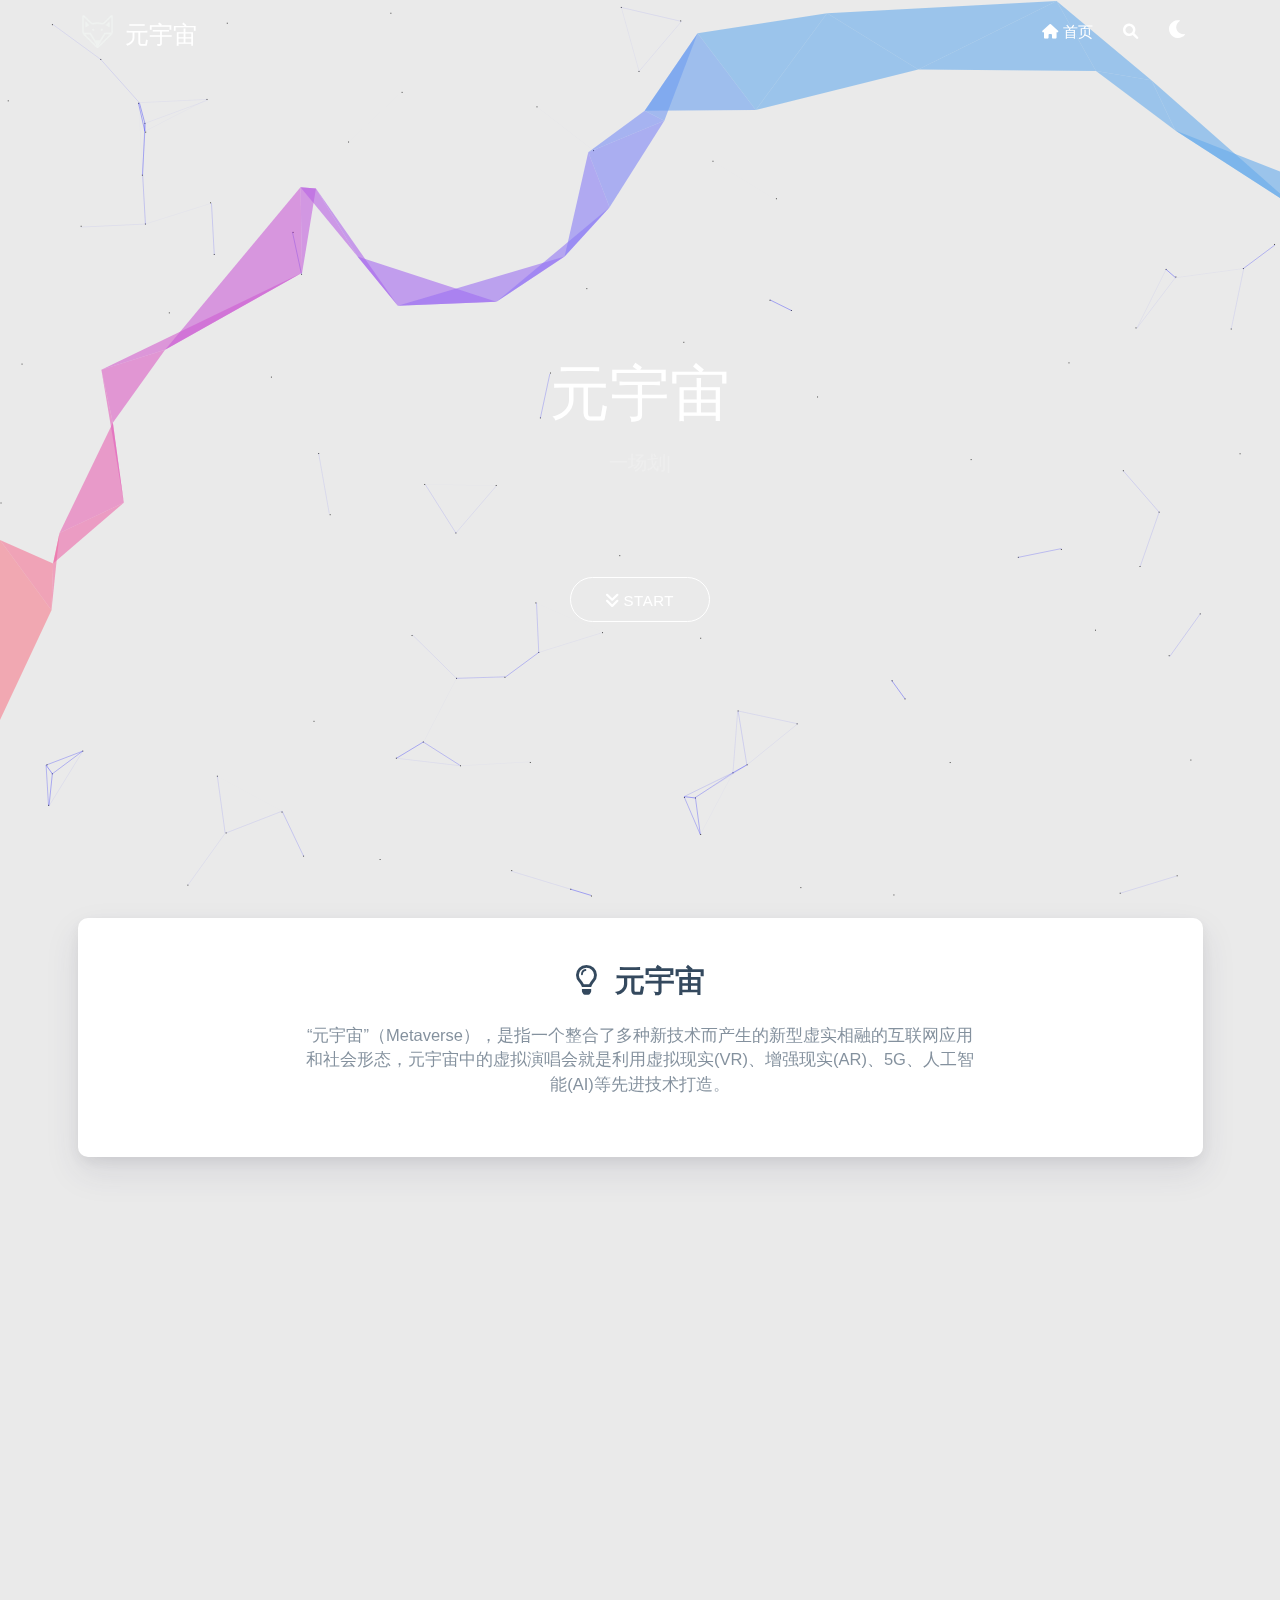
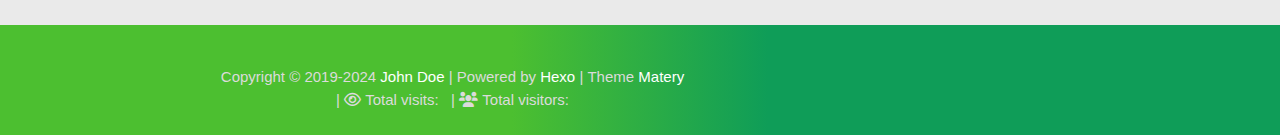
==== commit bee0efdf: "Site updated: 2024-12-11 09:01:53" ====
--- a/index.html
+++ b/index.html
@@ -399,9 +399,9 @@
                             
                                 # 新时代传播媒介技术下的元宇宙演唱会
 # 摘要
-本文旨在探讨元宇宙技术如何重塑演唱会体验，特别是虚拟演唱会的兴起及其对传统演出模式的挑战。以下为论文的第一部分内容。
+​	本文旨在探讨元宇宙技术如何重塑演唱会体验，特别是虚拟演唱会的兴起及其对传统演出模式的挑战。以下为论文的第一部分内容。
 # 一、引言
-随着 “元宇宙” 概念的兴起，传统的娱乐方式正经历着前所未
+​	随着 “元宇宙” 概念的兴起，传统的娱乐方式正经历
                             
                         </div>
                         <div class="publish-info">
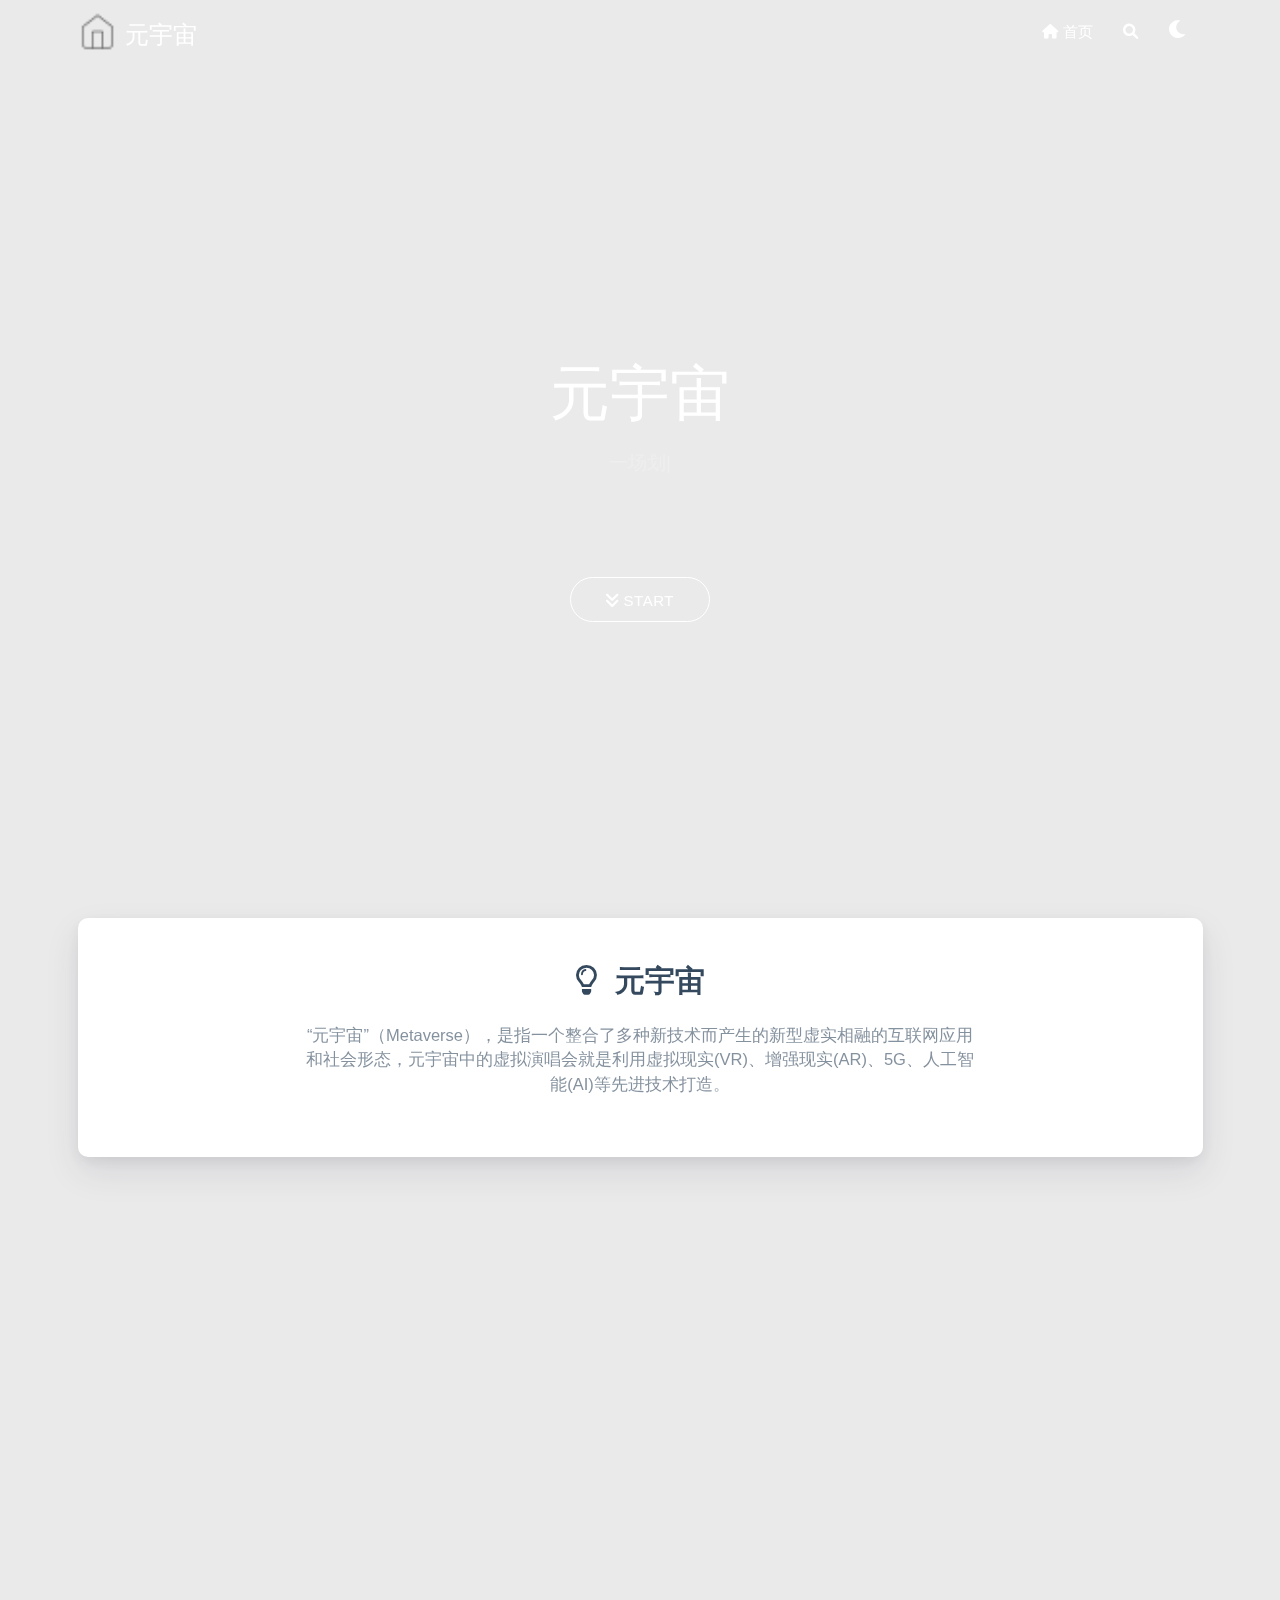
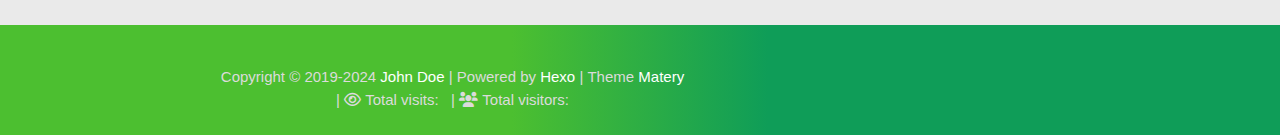
==== commit 4bb1c2f2: "Site updated: 2024-12-11 13:16:41" ====
--- a/index.html
+++ b/index.html
@@ -20,6 +20,15 @@
     <title>元宇宙</title>
     <link rel="icon" type="image/png" href="/favicon.png">
     
+    <style>
+        body{
+            background-image: url(https://cdn.jsdelivr.net/gh/Tokisaki-Galaxy/res/site/medias/background.jpg);
+            background-repeat:no-repeat;
+            background-size: 100% 100%;
+            background-attachment:fixed;
+        }
+    </style>
+
 
 
     <!-- index cover -->
@@ -99,7 +108,7 @@
             <div class="brand-logo">
                 <a href="/" class="waves-effect waves-light">
                     
-                    <img src="/medias/logo.png" class="logo-img" alt="LOGO">
+                    <img src="[data-uri]" data-original="/medias/logo.png" class="logo-img" alt="LOGO">
                     
                     <span class="logo-span">元宇宙</span>
                 </a>
@@ -137,7 +146,7 @@
 
     <div class="mobile-head bg-color">
         
-        <img src="/medias/logo.png" class="logo-img circle responsive-img">
+        <img src="[data-uri]" data-original="/medias/logo.png" class="logo-img circle responsive-img">
         
         <div class="logo-name">元宇宙</div>
         <div class="logo-desc">
@@ -387,8 +396,7 @@
                     <a href="/2024/12/11/%E6%96%B0%E6%97%B6%E4%BB%A3%E4%BC%A0%E6%92%AD%E5%AA%92%E4%BB%8B%E6%8A%80%E6%9C%AF%E4%B8%8B%E7%9A%84%E5%85%83%E5%AE%87%E5%AE%99%E6%BC%94%E5%94%B1%E4%BC%9A/">
                         <div class="card-image">
                             
-                            
-                            <img src="/medias/featureimages/19.jpg" class="responsive-img" alt="新时代传播媒介技术下的元宇宙演唱会">
+                            <img src="[data-uri]" data-original="https://www.helloimg.com/i/2024/12/11/675908fde3e75.png" class="responsive-img" alt="新时代传播媒介技术下的元宇宙演唱会">
                             
                             <span class="card-title">新时代传播媒介技术下的元宇宙演唱会</span>
                         </div>
@@ -397,11 +405,10 @@
                     <div class="card-content article-content">
                         <div class="summary block-with-text">
                             
-                                # 新时代传播媒介技术下的元宇宙演唱会
-# 摘要
-​	本文旨在探讨元宇宙技术如何重塑演唱会体验，特别是虚拟演唱会的兴起及其对传统演出模式的挑战。以下为论文的第一部分内容。
-# 一、引言
-​	随着 “元宇宙” 概念的兴起，传统的娱乐方式正经历
+                                摘要
+本文旨在探讨元宇宙技术如何重塑演唱会体验，特别是虚拟演唱会的兴起及其对传统演出模式的挑战。
+一、引言
+随着“元宇宙”概念的兴起，传统的娱乐方式正经历着前所未有的变革。元宇宙，作为一个集成了虚拟现实(VR)、增强现实(AR)、5G 和人
                             
                         </div>
                         <div class="publish-info">
@@ -411,12 +418,20 @@
                             <span class="publish-author">
                                 
                                 <i class="fas fa-user fa-fw"></i>
-                                John Doe
+                                元宇宙
                                 
                             </span>
                         </div>
                     </div>
 
+                    
+                    <div class="card-action article-tags">
+                        
+                        <a href="/tags/%E5%85%83%E5%AE%87%E5%AE%99/">
+                            <span class="chip bg-color">元宇宙</span>
+                        </a>
+                        
+                    </div>
                     
                 </div>
             </div>
@@ -738,16 +753,7 @@
     <!--腾讯兔小巢-->
     
     
-    <script type="text/javascript" color="0,0,255"
-        pointColor="0,0,255" opacity='0.7'
-        zIndex="-1" count="99"
-        src="/libs/background/canvas-nest.js"></script>
-    
-
-    
-    
-    <script type="text/javascript" size="150" alpha='0.6'
-        zIndex="-1" src="/libs/background/ribbon-refresh.min.js" async="async"></script>
+
     
 
     
@@ -756,6 +762,19 @@
     <script src="/libs/instantpage/instantpage.js" type="module"></script>
     
 
-</body>
+
+        <style>
+            [bg-lazy] {
+                background-image: none !important;
+                background-color: #eee !important;
+            }
+        </style>
+        <script>
+            window.imageLazyLoadSetting = {
+                isSPA: false,
+                preloadRatio: 3,
+                processImages: null,
+            };
+        </script><script>window.addEventListener("load",function(){var t=/\.(gif|jpg|jpeg|tiff|png)$/i,r=/^data:image\/[a-z\d\-\.\+]+;base64,/;Array.prototype.slice.call(document.querySelectorAll("img[data-original]")).forEach(function(a){var e=a.parentNode;"A"===e.tagName&&(t.test(e.href)||r.test(e.href))&&(e.href=a.dataset.original)})});</script><script>(r=>{r.imageLazyLoadSetting.processImages=t;var a=r.imageLazyLoadSetting.isSPA,o=r.imageLazyLoadSetting.preloadRatio||1,d=i();function i(){var t=Array.prototype.slice.call(document.querySelectorAll("img[data-original]")),e=Array.prototype.slice.call(document.querySelectorAll("[bg-lazy]"));return t.concat(e)}function t(t){(a||t)&&(d=i());for(var e,n=0;n<d.length;n++)0<=(e=(e=d[n]).getBoundingClientRect()).bottom&&0<=e.left&&e.top<=(r.innerHeight*o||document.documentElement.clientHeight*o)&&(()=>{var t,e,a,o,i=d[n];e=function(){d=d.filter(function(t){return i!==t}),r.imageLazyLoadSetting.onImageLoaded&&r.imageLazyLoadSetting.onImageLoaded(i)},(t=i).dataset.loaded||(t.hasAttribute("bg-lazy")?(t.removeAttribute("bg-lazy"),e&&e()):(a=new Image,o=t.getAttribute("data-original"),a.onload=function(){t.src=o,t.removeAttribute("data-original"),t.setAttribute("data-loaded",!0),e&&e()},a.onerror=function(){t.removeAttribute("data-original"),t.setAttribute("data-loaded",!1),t.src=o},t.src!==o&&(a.src=o)))})()}function e(){clearTimeout(t.tId),t.tId=setTimeout(t,500)}t(),document.addEventListener("scroll",e),r.addEventListener("resize",e),r.addEventListener("orientationchange",e)})(this);</script></body>
 
 </html>
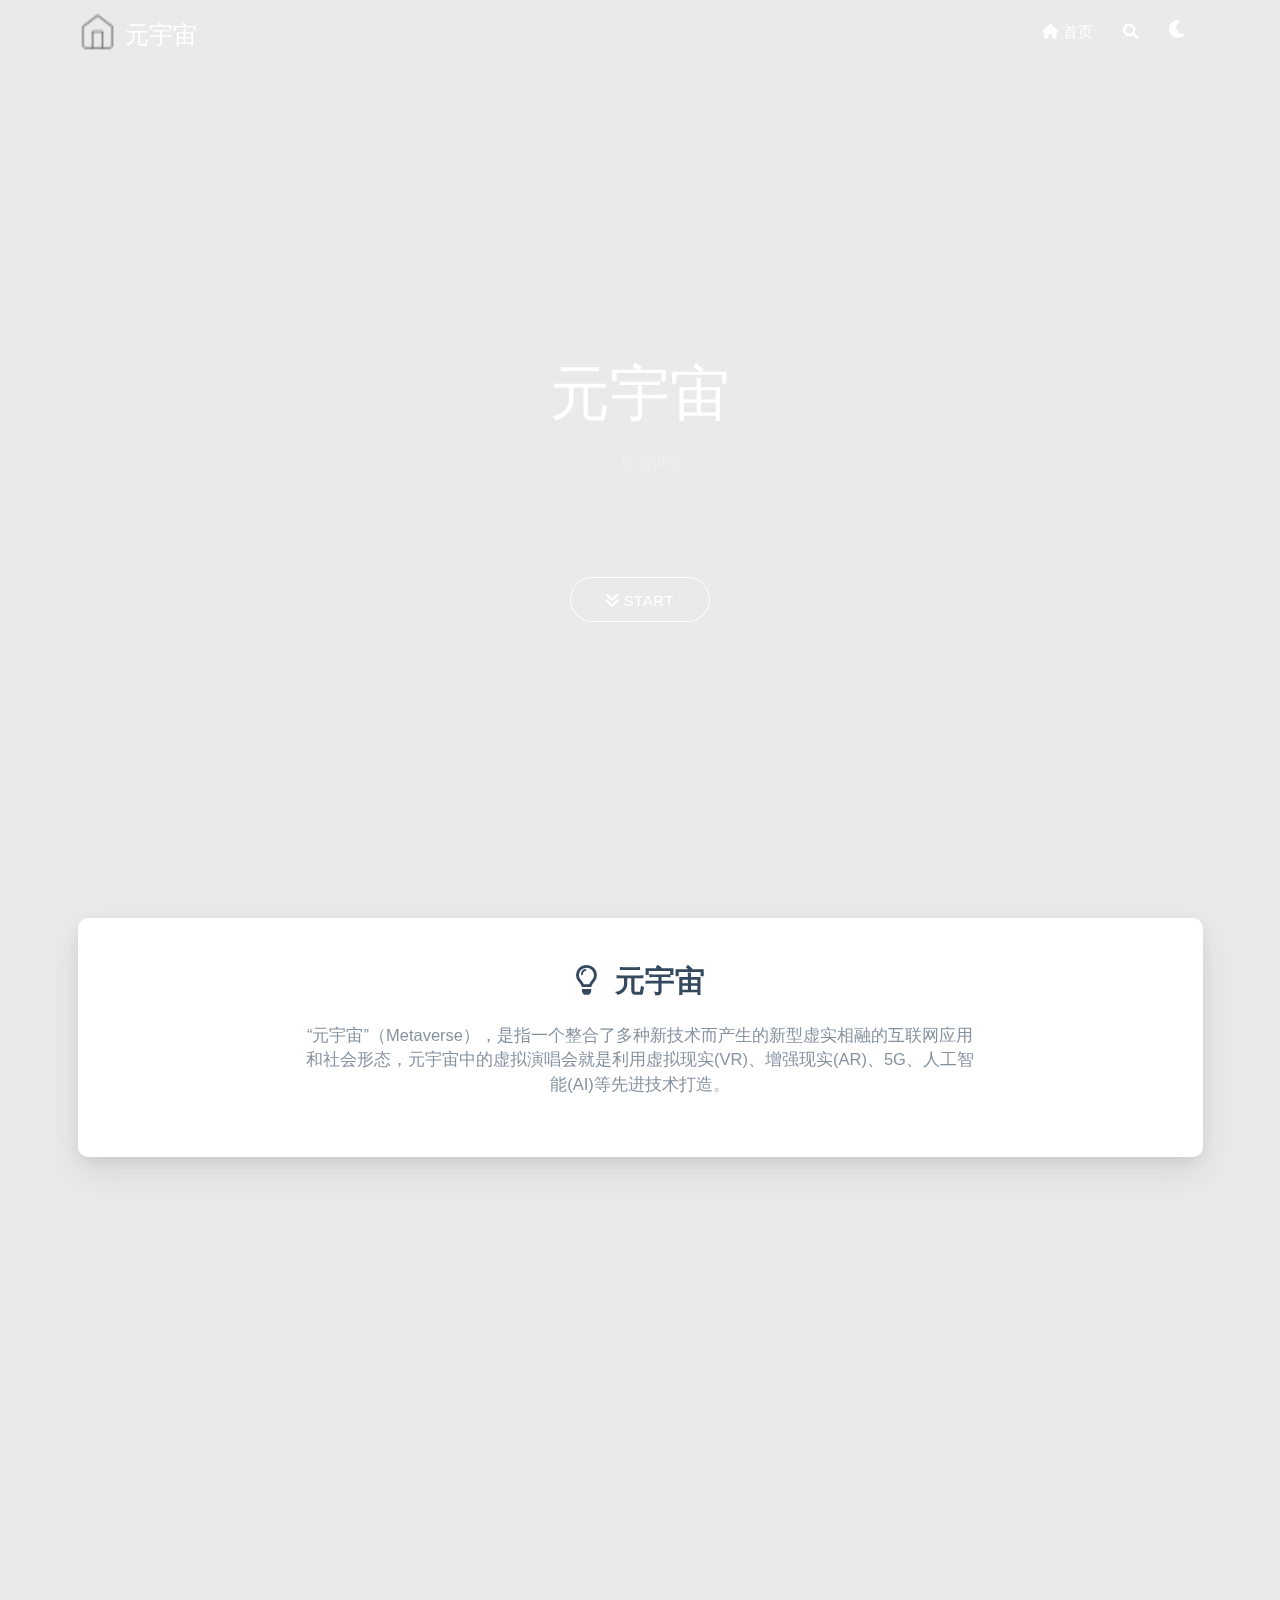
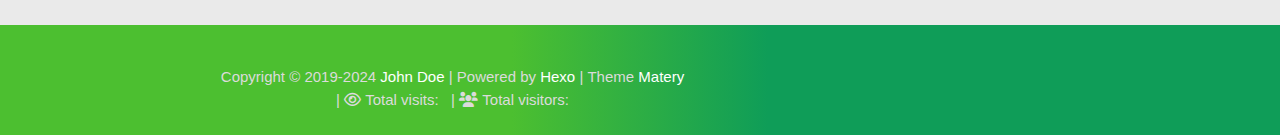
==== commit 78a82ffc: "Site updated: 2024-12-12 19:39:15" ====
--- a/index.html
+++ b/index.html
@@ -22,7 +22,7 @@
     
     <style>
         body{
-            background-image: url(https://cdn.jsdelivr.net/gh/Tokisaki-Galaxy/res/site/medias/background.jpg);
+            background-image: url(https://www.helloimg.com/i/2024/12/12/675aac7c0f073.jpg);
             background-repeat:no-repeat;
             background-size: 100% 100%;
             background-attachment:fixed;
@@ -230,7 +230,7 @@
 </script>
 <script>
     
-      var bannerUrl = "/medias/featureimages/" + Math.floor(Math.random() * 24) + '.jpg';
+      var bannerUrl = "/medias/featureimages/" + Math.floor(Math.random() * 4) + '.jpg';
     
     $('.bg-cover.about-cover').css('background-image', 'url(' + bannerUrl + ')');
 
@@ -331,18 +331,6 @@
 
 
 
-
-<style>
-    #index-video { z-index: -1; position: absolute; top: 0; left: 0; height: 100vh; width: 100%; object-fit: cover;}
-    @media only screen and (max-width: 760px) { #index-video { display: none;}}
-    @media only screen and (min-width: 760px) { .bg-cover { background-image: none!important;}}
-</style>
-<video id="index-video" autoplay loop muted>
-
-    <source src="https://github.com/953275/videos/blob/main/syt.mp4?raw=true">
-
-</video>
-
 <main class="content">
 
     
@@ -406,9 +394,9 @@
                         <div class="summary block-with-text">
                             
                                 摘要
-本文旨在探讨元宇宙技术如何重塑演唱会体验，特别是虚拟演唱会的兴起及其对传统演出模式的挑战。
-一、引言
-随着“元宇宙”概念的兴起，传统的娱乐方式正经历着前所未有的变革。元宇宙，作为一个集成了虚拟现实(VR)、增强现实(AR)、5G 和人
+本文旨在探讨元宇宙技术如何重塑演唱会体验，特别是虚拟演唱会的兴起及其对传统演出模式的挑战。虚拟演唱会不是空中阁楼的概念，在近年已实现落地，在在线上实现了明星与观众桴鼓相应。
+
+贾斯汀·比伯的Wave虚拟演唱会是一个元宇宙体验的典范，让
                             
                         </div>
                         <div class="publish-info">
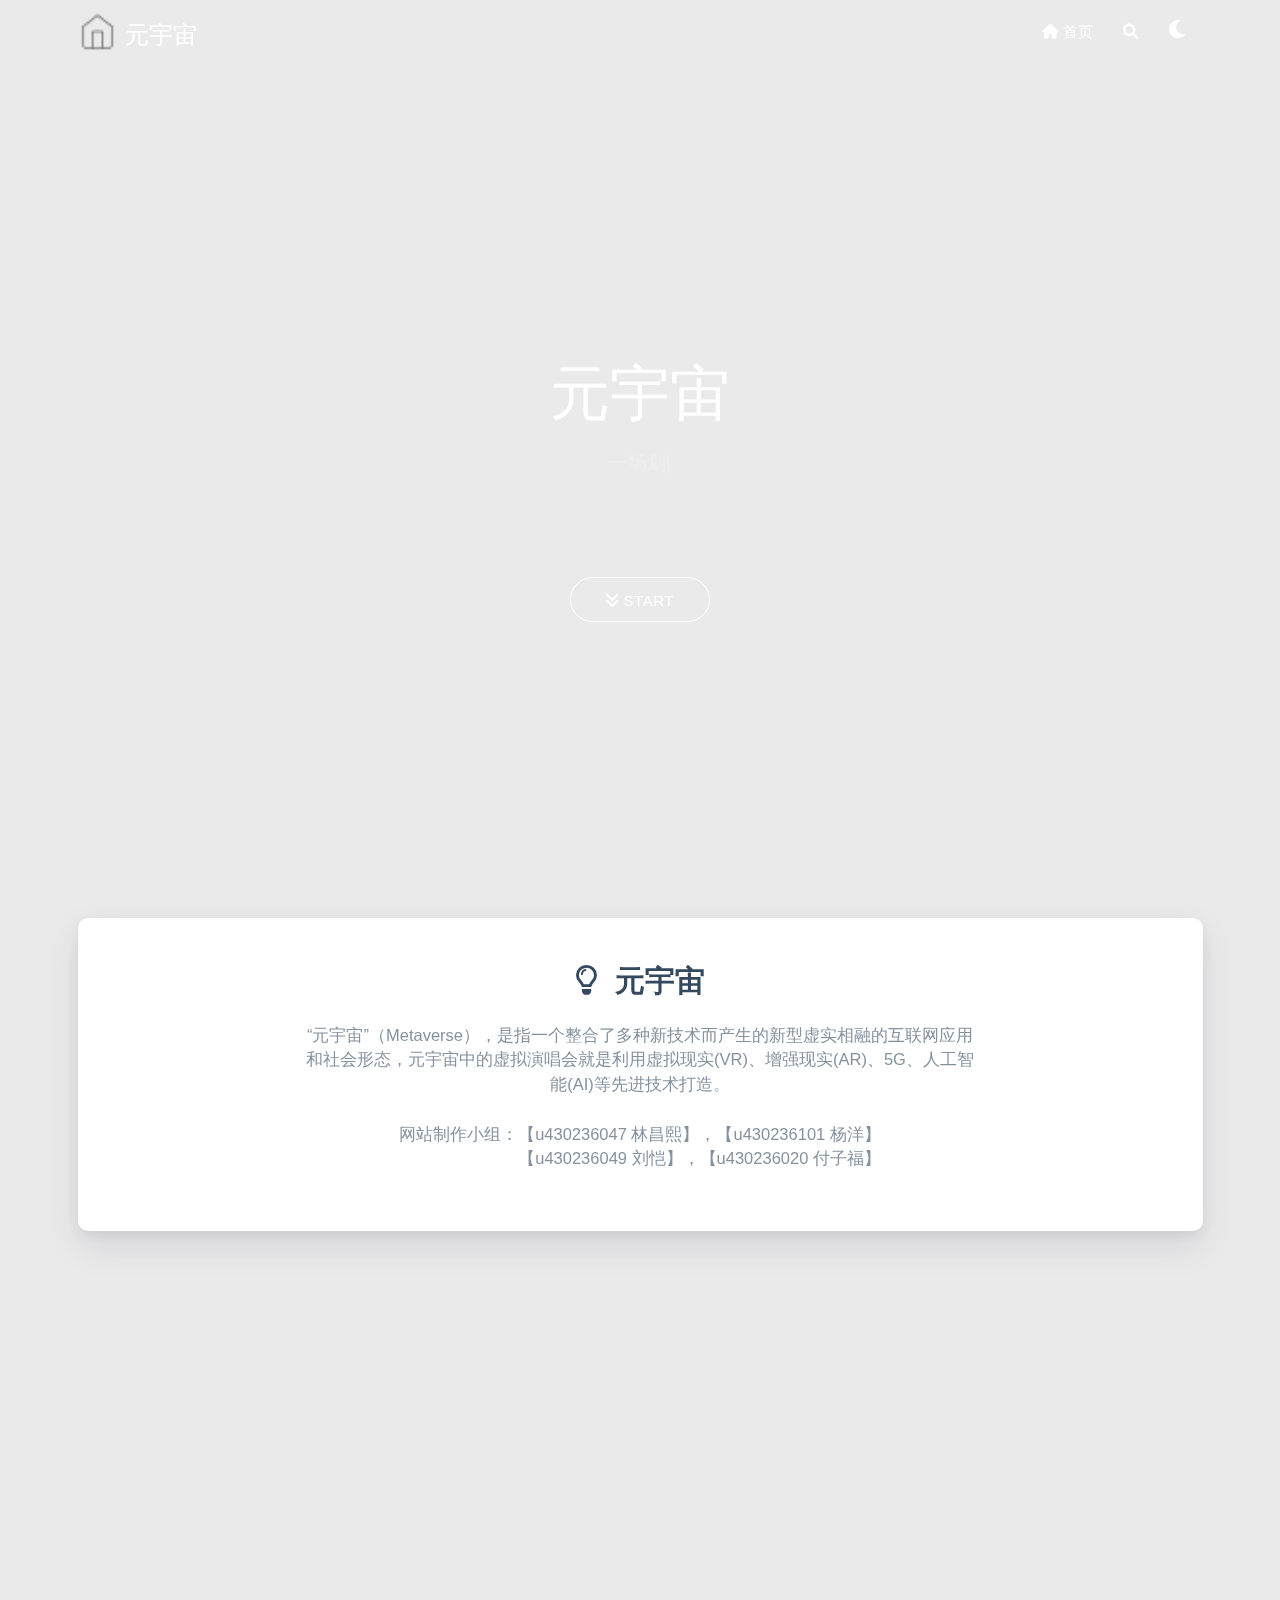
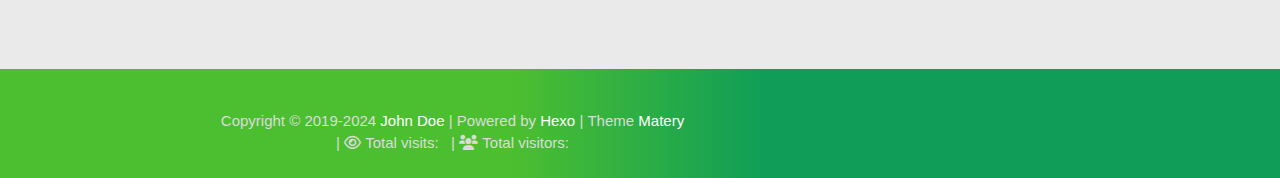
==== commit 82eeb32b: "Site updated: 2024-12-13 18:31:19" ====
--- a/index.html
+++ b/index.html
@@ -339,7 +339,7 @@
             <div class="card">
                 <div class="card-content">
                     
-                        <div class="dream">
+                        <div class="dream" > <!-- 设置背景为淡紫色 -->
     
     <div class="title center-align">
         <i class="far fa-lightbulb"></i>&nbsp;&nbsp;元宇宙
@@ -348,10 +348,29 @@
     <div class="row">
         <div class="col l8 offset-l2 m10 offset-m1 s10 offset-s1 center-align text">
             “元宇宙”（Metaverse），是指一个整合了多种新技术而产生的新型虚实相融的互联网应用和社会形态，元宇宙中的虚拟演唱会就是利用虚拟现实(VR)、增强现实(AR)、5G、人工智能(AI)等先进技术打造。
-        </div>
-    </div>
-</div>
-
+
+    
+
+        </div>
+    </div>
+	<div class="row">
+	 <div class="col l8 offset-l2 m10 offset-m1 s10 offset-s1 center-align text">
+            &nbsp;
+        </div>
+	</div>
+    <div class="row" >
+        <div class="col l8 offset-l2 m10 offset-m1 s10 offset-s1 center-align text">
+            <!-- 添加网站制作小组信息 -->
+            网站制作小组：【u430236047 林昌熙】，【u430236101 杨洋】
+        </div>
+    </div>
+	<div class="row">
+        <div class="col l8 offset-l2 m10 offset-m1 s10 offset-s1 center-align text">
+            <!-- 添加网站制作小组信息 -->
+            &nbsp;&nbsp;&nbsp;&nbsp;&nbsp;&nbsp;&nbsp;&nbsp;&nbsp;&nbsp;&nbsp;  &nbsp; &nbsp; &nbsp; &nbsp; &nbsp; &nbsp;  &nbsp;     【u430236049 刘恺】，【u430236020 付子福】
+        </div>
+    </div>
+</div>
                     
 
                     
